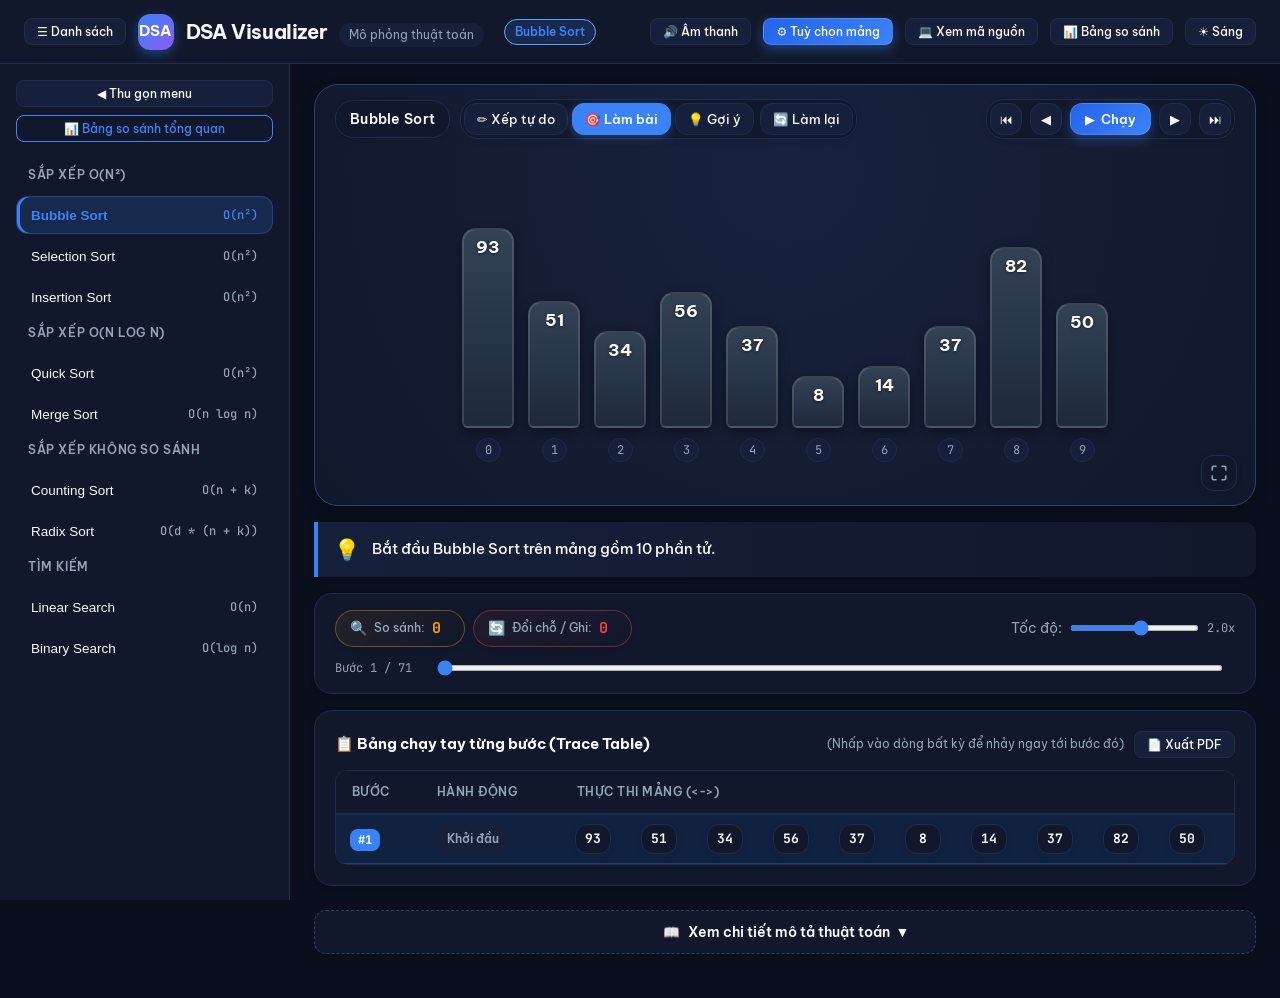
==== index.html @ c829c7c0 "Add files via upload" ====
<!DOCTYPE html>
<html lang="vi">
<head>
  <meta charset="UTF-8">
  <meta name="viewport" content="width=device-width, initial-scale=1.0">
  <title>DSA Visualizer – Mô Phỏng Thuật Toán Trực Quan</title>
  <meta name="description" content="Trang web trực quan hóa và mô phỏng từng bước 9 thuật toán cấu trúc dữ liệu và giải thuật phổ biến: Bubble, Selection, Insertion, Quick, Merge, Counting, Radix Sort và Linear, Binary Search.">
  
  <!-- Google Fonts: Be Vietnam Pro & JetBrains Mono -->
  <link rel="preconnect" href="https://fonts.googleapis.com">
  <link rel="preconnect" href="https://fonts.gstatic.com" crossorigin>
  <link href="https://fonts.googleapis.com/css2?family=Be+Vietnam+Pro:ital,wght@0,300;0,400;0,500;0,600;0,700;1,400&family=JetBrains+Mono:wght@400;500;600&display=swap" rel="stylesheet">

  <!-- Stylesheets -->
  <link rel="stylesheet" href="css/tokens.css">
  <link rel="stylesheet" href="css/layout.css">
  <link rel="stylesheet" href="css/components.css">
</head>
<body>
  <!-- Thông báo hướng dẫn nếu mở trực tiếp bằng giao thức file:// -->
  <div id="file-protocol-warning" style="display: none; position: fixed; inset: 0; background: rgba(11, 17, 32, 0.95); z-index: 9999; padding: 24px; overflow-y: auto;">
    <div style="max-width: 650px; margin: 40px auto; background: #1e293b; color: #f1f5f9; border: 2px solid #3b82f6; border-radius: 16px; padding: 32px; box-shadow: 0 20px 40px rgba(0,0,0,0.5); font-family: system-ui, -apple-system, sans-serif; line-height: 1.6;">
      <h2 style="color: #60a5fa; margin-bottom: 16px; font-size: 22px; display: flex; align-items: center; gap: 10px;">
        ⚠️ Bạn đang mở trang web trực tiếp qua giao thức file://
      </h2>
      <p style="margin-bottom: 16px;">
        Do dự án sử dụng chuẩn tách module <strong>JavaScript ES Modules (import / export)</strong>, các trình duyệt web hiện đại (Chrome, Edge, Firefox) áp dụng chính sách an ninh <strong>CORS</strong> sẽ chặn không cho file nạp trực tiếp qua giao thức <code>file://</code> (khi nhấp đúp file).
      </p>
      <div style="background: #0f172a; padding: 18px; border-radius: 10px; margin-bottom: 20px; border-left: 4px solid #f59e0b;">
        <strong style="color: #fbbf24; font-size: 16px;">Cách chạy đúng (chỉ 1 thao tác):</strong>
        <ol style="margin-top: 10px; padding-left: 20px; display: flex; flex-direction: column; gap: 8px;">
          <li>Trong <strong>Visual Studio Code</strong>: Cài đặt tiện ích mở rộng <strong>Live Server</strong> (Ritwick Dey).</li>
          <li>Nhấp chuột phải vào file <code>index.html</code> ➔ Chọn <strong>"Open with Live Server"</strong> (hoặc bấm nút "Go Live" ở góc dưới bên phải VS Code).</li>
          <li>Trang web sẽ tự động mở tại <code>http://127.0.0.1:5500/index.html</code> với đầy đủ các cột, ô số và thanh điều khiển!</li>
          <li><em>(Cách khác nếu có Node.js: Mở Terminal gõ lệnh <code>npx serve</code>).</em></li>
        </ol>
      </div>
    </div>
  </div>
  <script>
    if (window.location.protocol === 'file:') {
      var warnBox = document.getElementById('file-protocol-warning');
      if (warnBox) warnBox.style.display = 'block';
    }
  </script>

  <div class="app-container">
    <!-- Header trên cùng -->
    <header class="app-header">
      <div class="brand-wrapper">
        <button id="btn-toggle-sidebar" class="btn btn-secondary btn-sm btn-sidebar-toggle" title="Đóng / mở danh sách thuật toán">
          ☰ Danh sách
        </button>
        <div class="brand-logo-icon">DSA</div>
        <div>
          <span class="brand-title">DSA Visualizer</span>
          <span class="brand-tagline">Mô phỏng thuật toán</span>
        </div>
        <span id="header-algo-name" class="header-algo-pill">Bubble Sort</span>
      </div>
      <div class="header-actions">
        <button id="btn-toggle-sound" class="btn btn-secondary btn-sm" aria-label="Bật hoặc tắt âm thanh thuật toán" title="Bật / Tắt âm thanh (Phím M)">
          🔊 Âm thanh
        </button>
        <button id="btn-config-array" class="btn btn-primary btn-sm" aria-label="Khởi tạo & Cấu hình mảng dữ liệu">
          ⚙️ Tuỳ chọn mảng
        </button>
        <button id="btn-view-code" class="btn btn-secondary btn-sm" aria-label="Xem mã nguồn C++, Java, Python, JS">
          💻 Xem mã nguồn
        </button>
        <button id="btn-overview" class="btn btn-secondary btn-sm" aria-label="Mở bảng so sánh tổng quan">
          📊 Bảng so sánh
        </button>
        <button id="btn-theme-toggle" class="btn btn-secondary btn-sm" aria-label="Chuyển chế độ sáng tối">
          ☀️ Sáng
        </button>
      </div>
    </header>

    <!-- Thân ứng dụng: 3 cột (Có thể thu gọn sidebar để bảng nở rộng to ra) -->
    <div id="app-body" class="app-body">
      <!-- Cột 1: Sidebar danh sách thuật toán -->
      <aside class="sidebar" aria-label="Danh sách thuật toán">
        <div class="sidebar-top-actions">
          <button id="btn-collapse-sidebar" class="btn btn-secondary btn-sm" title="Thu gọn menu" style="width: 100%;">
            ◀ Thu gọn menu
          </button>
          <button id="btn-sidebar-overview" class="btn btn-outline btn-sm sidebar-overview-btn">
            📊 Bảng so sánh tổng quan
          </button>
        </div>
        <nav id="sidebar-groups" class="sidebar-groups-container">
          <!-- Render động từ ui.js -->
        </nav>
      </aside>

      <!-- Cột 2: Khu vực trung tâm mô phỏng, điều khiển & BẢNG CHẠY TAY TO RỘNG -->
      <main class="main-stage">
        <!-- Vùng vẽ mô phỏng mảng + vùng phụ trợ -->
        <section class="visualizer-wrapper">
          <!-- Tên thuật toán tiếng Anh & Cụm nút chuyển chế độ (Xếp tự do / Làm bài) + Nút Làm lại -->
          <div class="visualizer-corner-badge">
            <span id="canvas-algo-title" class="canvas-algo-title">Bubble Sort</span>
            <div id="mode-switch-group" class="mode-switch-group">
              <button id="btn-mode-setup" class="btn btn-secondary btn-sm mode-btn" title="Chế độ Xếp mảng tự do: Kéo thả tạo đề bài mảng theo ý muốn (không ghi bước)">
                ✏️ Xếp tự do
              </button>
              <button id="btn-mode-practice" class="btn btn-primary btn-sm mode-btn active" title="Chế độ Thực hành: Bắt đầu làm bài, ghi nhận bước và kiểm tra đúng/sai theo thuật toán">
                🎯 Làm bài
              </button>
              <button id="btn-practice-hint" class="btn btn-secondary btn-sm mode-btn" title="Xem gợi ý bước kế tiếp (phím H)">
                💡 Gợi ý
              </button>
              <button id="btn-restart-practice" class="btn btn-secondary btn-sm btn-restart-corner" title="Làm lại từ đầu mảng đề bài khi làm sai hoặc muốn bắt đầu lại">
                🔄 Làm lại
              </button>
            </div>
          </div>

          <!-- Các nút thực thi ở góc trên bên phải bảng phần tử -->
          <div class="visualizer-corner-controls">
            <div class="playback-buttons playback-buttons-corner">
              <button id="btn-first" class="btn btn-secondary btn-icon" title="Về bước đầu tiên" aria-label="Về bước đầu tiên">⏮</button>
              <button id="btn-prev" class="btn btn-secondary btn-icon" title="Bước trước (←)" aria-label="Bước trước">◀</button>
              <button id="btn-play" class="btn btn-primary" title="Chạy hoặc Tạm dừng (Phím Space)" aria-label="Chạy hoặc dừng">
                <span>▶</span><span>Chạy</span>
              </button>
              <button id="btn-next" class="btn btn-secondary btn-icon" title="Bước tiếp theo (→)" aria-label="Bước tiếp">▶</button>
              <button id="btn-last" class="btn btn-secondary btn-icon" title="Đến bước cuối cùng" aria-label="Đến bước cuối">⏭</button>
            </div>
          </div>

          <div id="visualizer-canvas" class="visualizer-canvas-container" aria-live="polite">
            <!-- Render động bởi renderer.js -->
          </div>
          <div id="auxiliary-area" class="auxiliary-container">
            <!-- Vùng phụ trợ: buckets, mảng đếm, nửa merge -->
          </div>

          <!-- Nút phóng to / thu nhỏ ô vuông ở góc dưới bên phải -->
          <button id="btn-fullscreen-toggle" class="visualizer-fullscreen-btn" title="Phóng to bảng phần tử" aria-label="Phóng to hoặc thu nhỏ bảng phần tử">
            <!-- Icon Phóng to (ô vuông 4 góc mở rộng) -->
            <svg class="fs-icon-expand" viewBox="0 0 24 24" width="18" height="18" fill="none" stroke="currentColor" stroke-width="2.2" stroke-linecap="round" stroke-linejoin="round">
              <path d="M8 3H5a2 2 0 0 0-2 2v3m18 0V5a2 2 0 0 0-2-2h-3m0 18h3a2 2 0 0 0 2-2v-3M3 16v3a2 2 0 0 0 2 2h3" />
            </svg>
            <!-- Icon Thu nhỏ (ô vuông 4 góc thu vào) -->
            <svg class="fs-icon-compress" viewBox="0 0 24 24" width="18" height="18" fill="none" stroke="currentColor" stroke-width="2.2" stroke-linecap="round" stroke-linejoin="round" style="display: none;">
              <path d="M4 14h6v6m10-10h-6V4m0 6 7-7M3 21l7-7" />
            </svg>
          </button>
        </section>

        <!-- Câu giải thích bước hiện tại -->
        <div id="step-message-box" class="step-message-box">
          <span class="step-message-icon">💡</span>
          <span id="step-message-text">Đang tải mô phỏng...</span>
        </div>

        <!-- Thanh điều khiển: Thống kê, Tốc độ & Thanh trượt tiến trình -->
        <section class="controls-card" aria-label="Thanh điều khiển tiến trình">
          <div class="playback-row">
            <!-- Bộ đếm thống kê so sánh / đổi chỗ thời gian thực -->
            <div class="controls-live-stats">
              <div class="stat-badge stat-cmp-badge" title="Số lần so sánh đã thực hiện">
                <span class="stat-badge-icon">🔍</span>
                <span class="stat-badge-label">So sánh:</span>
                <strong id="stat-comparisons" class="stat-badge-val">0</strong>
              </div>
              <div class="stat-badge stat-swp-badge" title="Số lần đổi chỗ hoặc ghi mảng">
                <span class="stat-badge-icon">🔄</span>
                <span class="stat-badge-label">Đổi chỗ / Ghi:</span>
                <strong id="stat-swaps" class="stat-badge-val">0</strong>
              </div>
            </div>

            <!-- Điều chỉnh tốc độ chạy -->
            <div class="speed-control">
              <span>Tốc độ:</span>
              <input id="speed-slider" type="range" class="input-range" min="1" max="10" value="6" aria-label="Tốc độ mô phỏng">
              <span id="speed-val-label" class="algo-btn-badge">2.0x</span>
            </div>
          </div>

          <!-- Thanh kéo tua bước -->
          <div class="progress-row">
            <span id="step-counter" class="algo-btn-badge" style="min-width: 90px;">Bước 0 / 0</span>
            <input id="step-slider" type="range" class="input-range" min="0" max="0" value="0" aria-label="Kéo chọn bước">
          </div>
        </section>

        <!-- Bảng chạy tay từng bước (Trace Table) với dấu <-> (MỞ RỘNG TO RÕ RÀNG) -->
        <section class="trace-table-card" aria-label="Bảng chạy tay từng bước">
          <div class="trace-table-header">
            <div class="trace-table-title">
              <span>📋 Bảng chạy tay từng bước (Trace Table)</span>
            </div>
            <div style="display: flex; align-items: center; gap: 10px; flex-wrap: wrap;">
              <span style="font-size: var(--font-size-xs); color: var(--text-muted);">
                (Nhấp vào dòng bất kỳ để nhảy ngay tới bước đó)
              </span>
              <button id="btn-export-trace" class="btn btn-secondary btn-sm" title="Xuất toàn bộ bảng chạy tay ra định dạng PDF chuẩn A4 để in hoặc nộp bài">
                📄 Xuất PDF
              </button>
            </div>
          </div>
          <div class="trace-table-wrapper">
            <table class="trace-table">
              <thead>
                <tr>
                  <th style="width: 85px;">Bước</th>
                  <th style="width: 140px;">Hành động</th>
                  <th>Thực thi mảng (&lt;-&gt;)</th>
                </tr>
              </thead>
              <tbody id="trace-table-body">
                <!-- Render động bởi renderer.js -->
              </tbody>
            </table>
          </div>
        </section>

        <!-- Nút & Khung xem chi tiết mô tả thuật toán khi lướt xuống dưới -->
        <section class="algo-detail-bottom-section">
          <button id="btn-toggle-algo-detail" class="btn-detail-trigger" aria-expanded="false" title="Xem thông tin chi tiết, độ phức tạp và nguyên lý thuật toán">
            <span>📖</span>
            <span id="btn-toggle-detail-text">Xem chi tiết mô tả thuật toán</span>
            <span id="detail-chevron" class="detail-chevron">▼</span>
          </button>

          <div id="algo-detail-dropdown" class="algo-detail-card" style="display: none;">
            <div class="algo-detail-header">
              <div class="algo-title-group" style="display: flex; align-items: center; gap: 10px;">
                <h3 id="algo-title" style="font-size: var(--font-size-lg); font-weight: var(--font-weight-bold); color: var(--text-main);">Bubble Sort</h3>
                <span id="algo-group-badge" class="algo-group-badge">Sắp xếp O(n²)</span>
              </div>
              <div class="complexity-pills">
                <div class="complexity-pill">
                  <span class="complexity-pill-label">Xấu nhất:</span>
                  <span id="complexity-worst" class="complexity-pill-val">O(n²)</span>
                </div>
                <div class="complexity-pill">
                  <span class="complexity-pill-label">Tốt nhất:</span>
                  <span id="complexity-best" class="complexity-pill-val">O(n)</span>
                </div>
                <div class="complexity-pill">
                  <span class="complexity-pill-label">Bộ nhớ:</span>
                  <span id="complexity-space" class="complexity-pill-val">O(1)</span>
                </div>
                <div class="complexity-pill">
                  <span class="complexity-pill-label">Ổn định:</span>
                  <span id="complexity-stable" class="complexity-pill-val">Có</span>
                </div>
              </div>
            </div>

            <div class="algo-detail-body">
              <h4 style="font-size: var(--font-size-sm); font-weight: var(--font-weight-bold); color: var(--text-main); margin-bottom: 6px;">
                💡 Nguyên lý hoạt động:
              </h4>
              <p id="algo-description" class="algo-desc-detail"></p>
              <div id="algo-analogy" class="analogy-badge-detail"></div>
            </div>
          </div>
        </section>

      </main>
    </div>
  </div>

  <!-- Modal Tuỳ Chọn & Khởi Tạo Mảng Dữ Liệu (Mở từ thanh trên) -->
  <div id="array-modal-backdrop" class="modal-backdrop" role="dialog" aria-modal="true" aria-labelledby="array-modal-title">
    <div class="modal-dialog modal-dialog-md">
      <div class="modal-header">
        <h3 id="array-modal-title" style="font-size: var(--font-size-lg); font-weight: var(--font-weight-bold); display: flex; align-items: center; gap: 8px;">
          ⚙️ Tuỳ Chọn & Khởi Tạo Mảng Dữ Liệu
        </h3>
        <button id="btn-close-array-modal" class="btn btn-secondary btn-sm" aria-label="Đóng cửa sổ">✕ Đóng</button>
      </div>
      <div class="modal-body">
        <!-- 1. Chọn số phần tử & Nút tạo ngẫu nhiên -->
        <div class="modal-section-card">
          <div style="display: flex; justify-content: space-between; align-items: center; margin-bottom: 12px; flex-wrap: wrap; gap: 10px;">
            <div>
              <label for="array-size-input" class="form-label" style="margin-bottom: 2px;">
                Số lượng phần tử: <strong id="array-size-label" style="color: var(--primary); font-size: 1.15rem;">10</strong>
              </label>
              <span style="font-size: var(--font-size-xs); color: var(--text-muted);">(Cho phép từ 5 đến 20 số)</span>
            </div>
            <button id="btn-random-array" class="btn btn-primary">
              🎲 Tạo mảng ngẫu nhiên mới
            </button>
          </div>
          <input id="array-size-input" type="range" class="input-range" style="width: 100%;" min="5" max="20" value="10">
        </div>

        <!-- 2. Kịch bản mảng mẫu kiểm thử (Edge Cases) -->
        <div class="modal-section-card">
          <label class="form-label" style="font-weight: var(--font-weight-bold); margin-bottom: 6px;">
            ⚡ Kịch bản mảng mẫu (Edge Cases):
          </label>
          <div class="preset-btns-grid">
            <button id="btn-preset-random" class="btn btn-secondary btn-sm preset-btn" data-preset="random" title="Mảng ngẫu nhiên thông thường">
              🎲 Ngẫu nhiên
            </button>
            <button id="btn-preset-sorted" class="btn btn-secondary btn-sm preset-btn" data-preset="sorted" title="Mảng đã sắp xếp sẵn tăng dần (Best Case)">
              📈 Đã sắp xếp (Best)
            </button>
            <button id="btn-preset-reverse" class="btn btn-secondary btn-sm preset-btn" data-preset="reverse" title="Mảng đảo ngược giảm dần (Worst Case)">
              📉 Đảo ngược (Worst)
            </button>
            <button id="btn-preset-nearly" class="btn btn-secondary btn-sm preset-btn" data-preset="nearly" title="Mảng gần như đã sắp xếp (chỉ 1-2 vị trí lệch)">
              ⚡ Gần như sắp xếp
            </button>
            <button id="btn-preset-duplicates" class="btn btn-secondary btn-sm preset-btn" data-preset="duplicates" title="Mảng chứa nhiều giá trị trùng lặp nhau">
              👯 Có trùng lặp
            </button>
          </div>
        </div>

        <!-- 3. Tự nhập dãy số theo ý muốn -->
        <div class="modal-section-card">
          <label for="custom-array-input" class="form-label" style="font-weight: var(--font-weight-bold); margin-bottom: 6px;">
            ✏️ Tự nhập mảng tùy chỉnh (phân cách bằng dấu phẩy hoặc khoảng trắng):
          </label>
          <div style="display: flex; gap: 8px;">
            <input id="custom-array-input" type="text" class="input-text" style="flex: 1;" placeholder="Ví dụ: 50, 34, 67, 67, 89, 58, 41">
            <button id="btn-apply-custom" class="btn btn-secondary">
              ✓ Áp dụng mảng
            </button>
          </div>
          <div id="input-rule-hint" class="input-feedback" style="color: var(--text-muted); margin-top: 6px;"></div>
          <div id="input-feedback" class="input-feedback"></div>
        </div>

        <!-- 3. Giá trị cần tìm (cho Linear/Binary Search) -->
        <div id="search-target-group" class="modal-section-card" style="display: none;">
          <label for="search-target-input" class="form-label" style="font-weight: var(--font-weight-bold); margin-bottom: 6px;">
            🎯 Giá trị cần tìm (Target):
          </label>
          <div style="display: flex; gap: 8px; align-items: center;">
            <input id="search-target-input" type="number" class="input-number" style="width: 120px;" value="25">
            <button id="btn-apply-target" class="btn btn-outline btn-sm">Tìm giá trị này</button>
          </div>
        </div>
      </div>
      <div class="modal-footer" style="padding: var(--space-3) var(--space-6); border-top: 1px solid var(--border-subtle); display: flex; justify-content: flex-end;">
        <button id="btn-finish-array-modal" class="btn btn-primary btn-sm">
          ✓ Xong
        </button>
      </div>
    </div>
  </div>

  <!-- Modal Xem Mã Nguồn Theo Từng Ngôn Ngữ (C++, Java, Python, JavaScript, Mã Giả) -->
  <div id="code-modal-backdrop" class="modal-backdrop" role="dialog" aria-modal="true" aria-labelledby="code-modal-title">
    <div class="modal-dialog">
      <div class="modal-header">
        <h3 id="code-modal-title" style="font-size: var(--font-size-lg); font-weight: var(--font-weight-bold); display: flex; align-items: center; gap: 8px;">
          💻 Mã Nguồn Cài Đặt Thuật Toán
        </h3>
        <button id="btn-close-code-modal" class="btn btn-secondary btn-sm" aria-label="Đóng cửa sổ">✕ Đóng</button>
      </div>
      <div class="modal-body">
        <div class="lang-tabs-container">
          <div class="lang-tabs-group">
            <button class="lang-tab active" data-lang="cpp">C++</button>
            <button class="lang-tab" data-lang="java">Java</button>
            <button class="lang-tab" data-lang="python">Python</button>
            <button class="lang-tab" data-lang="javascript">JavaScript</button>
            <button class="lang-tab" data-lang="pseudo">Mã giả</button>
          </div>
          <button id="btn-copy-code" class="btn btn-secondary btn-sm">
            📋 Sao chép mã
          </button>
        </div>

        <pre class="code-modal-pre"><code id="code-modal-content">Đang tải mã nguồn...</code></pre>
      </div>
    </div>
  </div>

  <!-- Modal Bảng So Sánh Tổng Quan 9 Thuật Toán -->
  <div id="overview-modal-backdrop" class="modal-backdrop" role="dialog" aria-modal="true" aria-labelledby="overview-title">
    <div class="modal-dialog">
      <div class="modal-header">
        <h3 id="overview-title" style="font-size: var(--font-size-lg); font-weight: var(--font-weight-bold);">
          📊 Bảng So Sánh Tổng Quan 9 Thuật Toán DSA
        </h3>
        <button id="btn-close-overview" class="btn btn-secondary btn-sm" aria-label="Đóng cửa sổ">✕ Đóng</button>
      </div>
      <div class="modal-body">
        <div class="overview-table-container">
          <table class="overview-table">
            <thead>
              <tr>
                <th>Thuật toán</th>
                <th>Phân nhóm</th>
                <th>Thời gian xấu nhất</th>
                <th>Thời gian tốt nhất</th>
                <th>Bộ nhớ phụ</th>
                <th>Ổn định</th>
                <th>Khi nào nên dùng?</th>
                <th>Thao tác</th>
              </tr>
            </thead>
            <tbody id="overview-table-body">
              <!-- Render động từ ui.js -->
            </tbody>
          </table>
        </div>

        <div>
          <h4 style="font-size: var(--font-size-base); font-weight: var(--font-weight-bold); margin-bottom: 8px;">
            📖 Giải thích nhanh ký hiệu độ phức tạp Big-O: O(f(n))
          </h4>
          <p style="font-size: var(--font-size-xs); color: var(--text-muted); margin-bottom: 12px;">
            Ký hiệu Big-O biểu diễn tốc độ tăng của thời gian chạy hoặc bộ nhớ sử dụng khi số lượng phần tử đầu vào (n) tăng lên.
          </p>
          <div class="big-o-guide-grid">
            <div class="big-o-box">
              <div class="big-o-notation">O(1) - Hằng số</div>
              <div class="big-o-desc">Thời gian thực thi không đổi bất kể kích thước dữ liệu n lớn đến mức nào.</div>
            </div>
            <div class="big-o-box">
              <div class="big-o-notation">O(log n) - Logarit</div>
              <div class="big-o-desc">Rất nhanh; không gian tìm kiếm giảm một nửa sau mỗi bước (như Binary Search).</div>
            </div>
            <div class="big-o-box">
              <div class="big-o-notation">O(n) - Tuyến tính</div>
              <div class="big-o-desc">Thời gian chạy tỷ lệ thuận theo số lượng phần tử (như Linear Search).</div>
            </div>
            <div class="big-o-box">
              <div class="big-o-notation">O(n log n) - Tuyến tính logarit</div>
              <div class="big-o-desc">Tốc độ tối ưu cho các thuật toán sắp xếp so sánh (như Merge Sort, Quick Sort).</div>
            </div>
            <div class="big-o-box">
              <div class="big-o-notation">O(n²) - Bậc hai</div>
              <div class="big-o-desc">Thường có 2 vòng lặp lồng nhau (Bubble, Selection, Insertion Sort); chậm khi n lớn.</div>
            </div>
          </div>
        </div>
      </div>
    </div>
  </div>

  <!-- Modal Chúc Mừng Hoàn Thành Thực Hành (Gamification Victory Modal) -->
  <div id="victory-modal-backdrop" class="modal-backdrop" role="dialog" aria-modal="true" aria-labelledby="victory-modal-title">
    <div class="modal-dialog modal-dialog-sm victory-dialog">
      <div class="victory-card">
        <div class="victory-icon-bounce">🎉🏆🎉</div>
        <h3 id="victory-modal-title" class="victory-title">Tuyệt Vời! Bạn Đã Hoàn Thành!</h3>
        <p id="victory-algo-name" class="victory-subtitle">Bạn đã tự tay sắp xếp chính xác mảng theo thuật toán</p>
        
        <div class="victory-stats-grid">
          <div class="victory-stat-box">
            <span class="victory-stat-icon">⏱️</span>
            <span class="victory-stat-label">Thời gian</span>
            <strong id="victory-stat-time" class="victory-stat-val">00:00</strong>
          </div>
          <div class="victory-stat-box">
            <span class="victory-stat-icon">🎯</span>
            <span class="victory-stat-label">Độ chính xác</span>
            <strong id="victory-stat-accuracy" class="victory-stat-val">100%</strong>
          </div>
          <div class="victory-stat-box">
            <span class="victory-stat-icon">✅</span>
            <span class="victory-stat-label">Đúng</span>
            <strong id="victory-stat-correct" class="victory-stat-val">0 bước</strong>
          </div>
          <div class="victory-stat-box">
            <span class="victory-stat-icon">❌</span>
            <span class="victory-stat-label">Lỗi thử sai</span>
            <strong id="victory-stat-wrong" class="victory-stat-val">0 lần</strong>
          </div>
        </div>

        <div class="victory-actions">
          <button id="btn-victory-restart" class="btn btn-secondary">
            🔄 Thử lại mảng mới
          </button>
          <button id="btn-close-victory" class="btn btn-primary">
            ✓ Tuyệt vời!
          </button>
        </div>
      </div>
    </div>
  </div>

  <!-- Entry Script ES Module -->
  <script type="module" src="js/main.js"></script>
</body>
</html>
---- css/tokens.css ----
/* ==========================================================================
   DSA Visualizer - Design Tokens (css/tokens.css)
   Khai báo biến màu, font chữ, khoảng cách, hiệu ứng và chế độ sáng/tối.
   ========================================================================== */

:root {
  /* Typography */
  --font-main: 'Be Vietnam Pro', system-ui, -apple-system, BlinkMacSystemFont, 'Segoe UI', Roboto, sans-serif;
  --font-mono: 'JetBrains Mono', 'Fira Code', 'Consolas', monospace;
  
  --font-size-xs: 0.75rem;     /* 12px */
  --font-size-sm: 0.84375rem;  /* 13.5px */
  --font-size-base: 0.9375rem; /* 15px */
  --font-size-md: 1.0625rem;   /* 17px */
  --font-size-lg: 1.25rem;     /* 20px */
  --font-size-xl: 1.5rem;      /* 24px */
  --font-size-2xl: 1.875rem;   /* 30px */

  --font-weight-normal: 400;
  --font-weight-medium: 500;
  --font-weight-semibold: 600;
  --font-weight-bold: 700;

  /* Spacing */
  --space-1: 0.25rem;  /* 4px */
  --space-2: 0.5rem;   /* 8px */
  --space-3: 0.75rem;  /* 12px */
  --space-4: 1rem;     /* 16px */
  --space-5: 1.25rem;  /* 20px */
  --space-6: 1.5rem;   /* 24px */
  --space-8: 2rem;     /* 32px */
  --space-10: 2.5rem;  /* 40px */

  /* Border Radius */
  --radius-sm: 8px;
  --radius-md: 12px;
  --radius-lg: 18px;
  --radius-xl: 24px;
  --radius-full: 9999px;

  /* Shadows & Glow */
  --shadow-sm: 0 2px 6px rgba(0, 0, 0, 0.08);
  --shadow-md: 0 6px 16px rgba(0, 0, 0, 0.12), 0 2px 4px rgba(0, 0, 0, 0.06);
  --shadow-lg: 0 14px 30px -5px rgba(0, 0, 0, 0.18), 0 8px 12px -6px rgba(0, 0, 0, 0.08);

  /* Animation & Transitions */
  --ease-spring: cubic-bezier(0.34, 1.45, 0.64, 1);
  --ease-smooth: cubic-bezier(0.4, 0, 0.2, 1);
  --transition-fast: 160ms ease;
  --transition-normal: 280ms var(--ease-smooth);
  --transition-slow: 420ms var(--ease-smooth);
  --slide-duration: 380ms;

  /* Dimensions */
  --sidebar-width: 290px;
  --side-panel-width: 360px;
  --header-height: 64px;

  /* Light Theme Palette - Tông màu sáng dịu êm, chống mỏi mắt (Warm Paper / Calm Slate) */
  --bg-app: #f0f2f5;             /* Nền trang dịu nhẹ, không phải màu trắng tinh chói mắt */
  --bg-surface: #ffffff;         /* Nền thẻ nội dung, thanh menu */
  --bg-surface-elevated: #f8fafc;/* Nền phân tầng nhẹ */
  --bg-subtle: #e5ebf2;          /* Nền các nút phụ, badge, slot */
  --bg-hover: #dbe2ed;           /* Hiệu ứng hover mềm mại */
  --bg-active: #ccd5e3;          /* Hiệu ứng active */

  --text-main: #1e293b;          /* Chữ chính màu Slate đen dịu, dễ đọc, không gắt mắt */
  --text-muted: #5e6f88;          /* Chữ phụ xám trung tính hài hòa */
  --text-subtle: #8c9cb0;
  --text-inverse: #ffffff;

  --border-subtle: #e1e7f0;      /* Đường viền thanh thoát, không quá sắc */
  --border-strong: #cbd5e1;
  --border-focus: #3b82f6;

  /* Brand / Primary */
  --primary: #2563eb;
  --primary-hover: #1d4ed8;
  --primary-light: #eff6ff;
  --primary-glow: rgba(37, 99, 235, 0.15); /* Ánh sáng dịu */

  /* Algorithm State Colors (Light Mode) - Giảm độ rực, bớt chói lóa, đổ bóng êm ái */
  --state-default: #475569;
  --state-default-bg: #e2e8f0;
  --state-default-grad: linear-gradient(180deg, #64748b 0%, #475569 100%);
  --state-default-glow: 0 2px 8px rgba(71, 85, 105, 0.15);

  --state-cmp: #b45309;          /* So sánh - Vàng hổ phách ấm, không chói */
  --state-cmp-bg: #fef3c7;
  --state-cmp-border: #f59e0b;
  --state-cmp-grad: linear-gradient(180deg, #f59e0b 0%, #d97706 100%);
  --state-cmp-glow: 0 2px 8px rgba(217, 119, 6, 0.22);

  --state-swp: #b91c1c;          /* Đổi chỗ - Đỏ trầm êm mắt */
  --state-swp-bg: #fee2e2;
  --state-swp-border: #ef4444;
  --state-swp-grad: linear-gradient(180deg, #ef4444 0%, #dc2626 100%);
  --state-swp-glow: 0 2px 8px rgba(220, 38, 38, 0.22);

  --state-piv: #6d28d9;          /* Pivot / Chốt - Tím thẫm thanh lịch */
  --state-piv-bg: #ede9fe;
  --state-piv-border: #8b5cf6;
  --state-piv-grad: linear-gradient(180deg, #8b5cf6 0%, #7c3aed 100%);
  --state-piv-glow: 0 2px 8px rgba(124, 58, 237, 0.22);

  --state-ok: #15803d;           /* Đã đúng vị trí - Xanh ngọc lục bảo sẫm */
  --state-ok-bg: #dcfce7;
  --state-ok-border: #22c55e;
  --state-ok-grad: linear-gradient(180deg, #22c55e 0%, #16a34a 100%);
  --state-ok-glow: 0 2px 8px rgba(22, 163, 74, 0.22);

  --state-fnd: #047857;          /* Tìm thấy - Xanh ngọc êm dịu */
  --state-fnd-bg: #d1fae5;
  --state-fnd-border: #10b981;
  --state-fnd-grad: linear-gradient(180deg, #10b981 0%, #059669 100%);
  --state-fnd-glow: 0 2px 8px rgba(5, 150, 105, 0.22);

  --state-miss: #94a3b8;         /* Bị loại / Mờ */
  --state-miss-bg: #f1f5f9;
  --state-miss-border: #cbd5e1;
  --state-miss-grad: linear-gradient(180deg, #cbd5e1 0%, #94a3b8 100%);
  --state-miss-glow: none;

  /* Tag / Pointer Badge Colors */
  --tag-i: #2563eb;
  --tag-j: #0284c7;
  --tag-pivot: #6d28d9;
  --tag-min: #b45309;
  --tag-mid: #047857;
  --tag-lo: #475569;
  --tag-hi: #64748b;
}

/* Dark Theme Palette (Mặc định phổ biến cho Visualizer) */
[data-theme="dark"], :root:not([data-theme="light"]) {
  --bg-app: #0a0f1d;
  --bg-surface: #11182c;
  --bg-surface-elevated: #18223d;
  --bg-subtle: #16203a;
  --bg-hover: #1f2d52;
  --bg-active: #283a66;

  --text-main: #f8fafc;
  --text-muted: #94a3b8;
  --text-subtle: #64748b;
  --text-inverse: #0a0f1d;

  --border-subtle: #1e2c4f;
  --border-strong: #2c3f70;
  --border-focus: #60a5fa;

  --primary: #3b82f6;
  --primary-hover: #60a5fa;
  --primary-light: rgba(59, 130, 246, 0.16);
  --primary-glow: rgba(59, 130, 246, 0.4);

  --state-default: #475569;
  --state-default-bg: #1e293b;
  --state-default-grad: linear-gradient(180deg, #334155 0%, #1e293b 100%);
  --state-default-glow: 0 4px 12px rgba(0, 0, 0, 0.4);

  --state-cmp: #fbbf24;
  --state-cmp-bg: rgba(245, 158, 11, 0.18);
  --state-cmp-border: #f59e0b;
  --state-cmp-grad: linear-gradient(180deg, #f59e0b 0%, #b45309 100%);
  --state-cmp-glow: 0 0 20px rgba(245, 158, 11, 0.5);

  --state-swp: #f87171;
  --state-swp-bg: rgba(239, 68, 68, 0.2);
  --state-swp-border: #ef4444;
  --state-swp-grad: linear-gradient(180deg, #ef4444 0%, #b91c1c 100%);
  --state-swp-glow: 0 0 22px rgba(239, 68, 68, 0.55);

  --state-piv: #a78bfa;
  --state-piv-bg: rgba(139, 92, 246, 0.2);
  --state-piv-border: #8b5cf6;
  --state-piv-grad: linear-gradient(180deg, #8b5cf6 0%, #6d28d9 100%);
  --state-piv-glow: 0 0 20px rgba(139, 92, 246, 0.5);

  --state-ok: #4ade80;
  --state-ok-bg: rgba(34, 197, 94, 0.18);
  --state-ok-border: #22c55e;
  --state-ok-grad: linear-gradient(180deg, #22c55e 0%, #15803d 100%);
  --state-ok-glow: 0 0 18px rgba(34, 197, 94, 0.45);

  --state-fnd: #34d399;
  --state-fnd-bg: rgba(16, 185, 129, 0.22);
  --state-fnd-border: #10b981;
  --state-fnd-grad: linear-gradient(180deg, #10b981 0%, #047857 100%);
  --state-fnd-glow: 0 0 25px rgba(16, 185, 129, 0.6);

  --state-miss: #334155;
  --state-miss-bg: rgba(15, 23, 42, 0.7);
  --state-miss-border: #1e293b;
  --state-miss-grad: linear-gradient(180deg, #1e293b 0%, #0f172a 100%);
  --state-miss-glow: none;

  --tag-i: #3b82f6;
  --tag-j: #0ea5e9;
  --tag-pivot: #a78bfa;
  --tag-min: #fbbf24;
  --tag-mid: #10b981;
  --tag-lo: #64748b;
  --tag-hi: #94a3b8;
}

/* Ép kiểu Light Mode nếu người dùng bấm nút đổi (Tông màu sáng dịu êm, chống mỏi mắt) */
[data-theme="light"] {
  --bg-app: #f0f2f5;
  --bg-surface: #ffffff;
  --bg-surface-elevated: #f8fafc;
  --bg-subtle: #e5ebf2;
  --bg-hover: #dbe2ed;
  --bg-active: #ccd5e3;

  --text-main: #1e293b;
  --text-muted: #5e6f88;
  --text-subtle: #8c9cb0;
  --text-inverse: #ffffff;

  --border-subtle: #e1e7f0;
  --border-strong: #cbd5e1;
  --border-focus: #3b82f6;

  --primary: #2563eb;
  --primary-hover: #1d4ed8;
  --primary-light: #eff6ff;
  --primary-glow: rgba(37, 99, 235, 0.15);

  --state-default: #475569;
  --state-default-bg: #e2e8f0;
  --state-default-grad: linear-gradient(180deg, #64748b 0%, #475569 100%);
  --state-default-glow: 0 2px 8px rgba(71, 85, 105, 0.15);

  --state-cmp: #b45309;
  --state-cmp-bg: #fef3c7;
  --state-cmp-border: #f59e0b;
  --state-cmp-grad: linear-gradient(180deg, #f59e0b 0%, #d97706 100%);
  --state-cmp-glow: 0 2px 8px rgba(217, 119, 6, 0.22);

  --state-swp: #b91c1c;
  --state-swp-bg: #fee2e2;
  --state-swp-border: #ef4444;
  --state-swp-grad: linear-gradient(180deg, #ef4444 0%, #dc2626 100%);
  --state-swp-glow: 0 2px 8px rgba(220, 38, 38, 0.22);

  --state-piv: #6d28d9;
  --state-piv-bg: #ede9fe;
  --state-piv-border: #8b5cf6;
  --state-piv-grad: linear-gradient(180deg, #8b5cf6 0%, #7c3aed 100%);
  --state-piv-glow: 0 2px 8px rgba(124, 58, 237, 0.22);

  --state-ok: #15803d;
  --state-ok-bg: #dcfce7;
  --state-ok-border: #22c55e;
  --state-ok-grad: linear-gradient(180deg, #22c55e 0%, #16a34a 100%);
  --state-ok-glow: 0 2px 8px rgba(22, 163, 74, 0.22);

  --state-fnd: #047857;
  --state-fnd-bg: #d1fae5;
  --state-fnd-border: #10b981;
  --state-fnd-grad: linear-gradient(180deg, #10b981 0%, #059669 100%);
  --state-fnd-glow: 0 2px 8px rgba(5, 150, 105, 0.22);

  --state-miss: #94a3b8;
  --state-miss-bg: #f1f5f9;
  --state-miss-border: #cbd5e1;
  --state-miss-grad: linear-gradient(180deg, #cbd5e1 0%, #94a3b8 100%);
  --state-miss-glow: none;

  --tag-i: #2563eb;
  --tag-j: #0284c7;
  --tag-pivot: #6d28d9;
  --tag-min: #b45309;
  --tag-mid: #047857;
  --tag-lo: #475569;
  --tag-hi: #64748b;
}

/* Tôn trọng prefers-reduced-motion */
@media (prefers-reduced-motion: reduce) {
  :root {
    --transition-fast: 0s !important;
    --transition-normal: 0s !important;
    --transition-slow: 0s !important;
    --slide-duration: 0s !important;
  }
  
  *, *::before, *::after {
    animation-duration: 0.001ms !important;
    animation-iteration-count: 1 !important;
    transition-duration: 0.001ms !important;
  }
}
---- css/layout.css ----
/* ==========================================================================
   DSA Visualizer - Layout Styles (css/layout.css)
   Bố cục trang, lưới 3 cột, sidebar thụt thò (collapsible), bảng chạy tay mở rộng & responsive.
   ========================================================================== */

/* Reset cơ bản */
*, *::before, *::after {
  box-sizing: border-box;
  margin: 0;
  padding: 0;
}

html, body {
  height: 100%;
}

body {
  font-family: var(--font-main);
  background-color: var(--bg-app);
  color: var(--text-main);
  line-height: 1.5;
  -webkit-font-smoothing: antialiased;
  -moz-osx-font-smoothing: grayscale;
  overflow-x: hidden;
}

/* ==========================================================================
   TÙY BIẾN THANH CUỘN (SCROLLBAR) HIỆN ĐẠI, TINH TẾ TOÀN BỘ ỨNG DỤNG
   Loại bỏ hoàn toàn thanh cuộn trắng mặc định của Windows/trình duyệt
   ========================================================================== */
* {
  scrollbar-width: thin;
  scrollbar-color: rgba(255, 255, 255, 0.14) transparent;
}

[data-theme="light"] *,
:root:not([data-theme="dark"]) * {
  scrollbar-color: rgba(0, 0, 0, 0.16) transparent;
}

::-webkit-scrollbar {
  width: 6px;
  height: 6px;
}

::-webkit-scrollbar-track {
  background: transparent;
}

::-webkit-scrollbar-thumb {
  background-color: rgba(255, 255, 255, 0.14);
  border-radius: 9999px;
  transition: background-color var(--transition-fast);
}

::-webkit-scrollbar-thumb:hover {
  background-color: rgba(255, 255, 255, 0.28);
}

::-webkit-scrollbar-corner {
  background: transparent;
}

[data-theme="light"] ::-webkit-scrollbar-thumb,
:root:not([data-theme="dark"]) ::-webkit-scrollbar-thumb {
  background-color: rgba(0, 0, 0, 0.16);
}

[data-theme="light"] ::-webkit-scrollbar-thumb:hover,
:root:not([data-theme="dark"]) ::-webkit-scrollbar-thumb:hover {
  background-color: rgba(0, 0, 0, 0.32);
}

/* Khung ứng dụng tổng thể */
.app-container {
  display: flex;
  flex-direction: column;
  min-height: 100vh;
}

/* Header trên cùng */
.app-header {
  height: var(--header-height);
  background-color: var(--bg-surface);
  border-bottom: 1px solid var(--border-subtle);
  display: flex;
  align-items: center;
  justify-content: space-between;
  padding: 0 var(--space-6);
  position: sticky;
  top: 0;
  z-index: 40;
  backdrop-filter: blur(12px);
  -webkit-backdrop-filter: blur(12px);
}

.brand-wrapper {
  display: flex;
  align-items: center;
  gap: var(--space-3);
}

.btn-sidebar-toggle {
  display: inline-flex;
  align-items: center;
  gap: 6px;
  cursor: pointer;
  padding: 7px 12px;
  font-weight: var(--font-weight-medium);
}

.brand-logo-icon {
  width: 36px;
  height: 36px;
  border-radius: var(--radius-md);
  background: linear-gradient(135deg, var(--primary), #8b5cf6);
  display: flex;
  align-items: center;
  justify-content: center;
  color: #fff;
  font-weight: var(--font-weight-bold);
  font-size: var(--font-size-base);
  box-shadow: 0 4px 12px var(--primary-glow);
}

.brand-title {
  font-size: var(--font-size-lg);
  font-weight: var(--font-weight-bold);
  letter-spacing: -0.02em;
  color: var(--text-main);
}

.brand-tagline {
  font-size: var(--font-size-xs);
  color: var(--text-muted);
  font-weight: var(--font-weight-normal);
  display: inline-block;
  margin-left: var(--space-2);
  padding: 3px 10px;
  background-color: var(--bg-subtle);
  border-radius: var(--radius-full);
}

.header-actions {
  display: flex;
  align-items: center;
  gap: var(--space-3);
}

/* Thân ứng dụng: 2 cột trên Desktop (Sidebar + Sân khấu trung tâm to rộng) */
.app-body {
  display: grid;
  grid-template-columns: var(--sidebar-width) minmax(0, 1fr);
  flex: 1;
  min-height: calc(100vh - var(--header-height));
  position: relative;
  transition: grid-template-columns var(--transition-normal);
}

/* KHI THU GỌN SIDEBAR: Menu thụt vào, sân khấu trung tâm và bảng chạy tay nở rộng 100% màn hình! */
.app-body.sidebar-collapsed {
  grid-template-columns: 0px minmax(0, 1fr);
}

/* Sidebar bên trái */
.sidebar {
  background-color: var(--bg-surface);
  border-right: 1px solid var(--border-subtle);
  padding: var(--space-4);
  overflow-y: auto;
  overflow-x: hidden;
  display: flex;
  flex-direction: column;
  gap: var(--space-4);
  max-height: calc(100vh - var(--header-height));
  position: sticky;
  top: var(--header-height);
  transition: all var(--transition-normal);
  width: var(--sidebar-width);
  scrollbar-width: thin;
  scrollbar-color: rgba(255, 255, 255, 0.12) transparent;
}

.sidebar::-webkit-scrollbar {
  width: 5px;
}

.sidebar::-webkit-scrollbar-track {
  background: transparent;
}

.sidebar::-webkit-scrollbar-thumb {
  background-color: rgba(255, 255, 255, 0.14);
  border-radius: 9999px;
  transition: background-color var(--transition-fast);
}

.sidebar::-webkit-scrollbar-thumb:hover {
  background-color: rgba(255, 255, 255, 0.28);
}

[data-theme="light"] .sidebar,
:root:not([data-theme="dark"]) .sidebar {
  scrollbar-color: rgba(0, 0, 0, 0.14) transparent;
}

[data-theme="light"] .sidebar::-webkit-scrollbar-thumb,
:root:not([data-theme="dark"]) .sidebar::-webkit-scrollbar-thumb {
  background-color: rgba(0, 0, 0, 0.14);
}

[data-theme="light"] .sidebar::-webkit-scrollbar-thumb:hover,
:root:not([data-theme="dark"]) .sidebar::-webkit-scrollbar-thumb:hover {
  background-color: rgba(0, 0, 0, 0.28);
}

.app-body.sidebar-collapsed .sidebar {
  width: 0 !important;
  padding: 0 !important;
  border-right: none !important;
  opacity: 0;
  pointer-events: none;
}

.sidebar-top-actions {
  display: flex;
  flex-direction: column;
  gap: var(--space-2);
}

.sidebar-group {
  display: flex;
  flex-direction: column;
  gap: var(--space-1);
}

.sidebar-group-title {
  font-size: var(--font-size-xs);
  font-weight: var(--font-weight-semibold);
  text-transform: uppercase;
  letter-spacing: 0.05em;
  color: var(--text-muted);
  padding: var(--space-2) var(--space-3);
  display: flex;
  align-items: center;
  justify-content: space-between;
}

.sidebar-algo-list {
  list-style: none;
  display: flex;
  flex-direction: column;
  gap: 3px;
}

/* Khu vực trung tâm: Visualizer Stage + Controls + Trace Table */
.main-stage {
  padding: var(--space-5) var(--space-6);
  display: flex;
  flex-direction: column;
  gap: var(--space-4);
  overflow-y: auto;
  min-width: 0;
  transition: padding var(--transition-normal);
}

/* Tiêu đề và badge độ phức tạp */
.algo-header-card {
  background-color: var(--bg-surface);
  border: 1px solid var(--border-subtle);
  border-radius: var(--radius-lg);
  padding: var(--space-4) var(--space-5);
  box-shadow: var(--shadow-sm);
}

.algo-header-top {
  display: flex;
  align-items: flex-start;
  justify-content: space-between;
  flex-wrap: wrap;
  gap: var(--space-3);
}

.algo-title-group h2 {
  font-size: var(--font-size-xl);
  font-weight: var(--font-weight-bold);
  color: var(--text-main);
  line-height: 1.2;
}

.algo-group-badge {
  display: inline-flex;
  align-items: center;
  font-size: var(--font-size-xs);
  font-weight: var(--font-weight-medium);
  padding: 3px 12px;
  border-radius: var(--radius-full);
  background-color: var(--primary-light);
  color: var(--primary);
  margin-top: var(--space-1);
}

.complexity-pills {
  display: flex;
  flex-wrap: wrap;
  gap: var(--space-2);
}

/* Vùng hiển thị mô phỏng trực quan chính */
.visualizer-wrapper {
  background: radial-gradient(circle at 50% 20%, var(--bg-surface-elevated) 0%, var(--bg-surface) 100%);
  border: 1px solid var(--border-strong);
  border-radius: var(--radius-xl);
  box-shadow: var(--shadow-md);
  padding: var(--space-5);
  display: flex;
  flex-direction: column;
  gap: var(--space-4);
  min-height: 420px;
  position: relative;
  overflow: hidden;
}

[data-theme="light"] .visualizer-wrapper {
  background: radial-gradient(circle at 50% 25%, #f8fafc 0%, #ebf0f7 100%);
  border: 1px solid #d4dde8;
  box-shadow: 0 4px 16px rgba(15, 23, 42, 0.05);
}

/* Thanh góc trên của bảng phần tử: Tên thuật toán (trái) & Nút thực thi (phải) */
.visualizer-corner-badge {
  position: absolute;
  top: 14px;
  left: 20px;
  z-index: 10;
  user-select: none;
  display: flex;
  align-items: center;
  gap: 10px;
  flex-wrap: wrap;
}

.canvas-algo-title {
  font-family: var(--font-main);
  font-size: 14px;
  font-weight: var(--font-weight-semibold);
  color: var(--text-main);
  letter-spacing: 0.02em;
  display: inline-flex;
  align-items: center;
  gap: 6px;
  height: 38px;
  padding: 0 14px;
  background-color: var(--bg-surface);
  border: 1px solid var(--border-subtle);
  border-radius: var(--radius-lg);
  box-shadow: var(--shadow-sm);
  backdrop-filter: blur(8px);
}

[data-theme="light"] .canvas-algo-title {
  background-color: #ffffff;
  border-color: #d1d9e6;
  color: #1e293b;
  box-shadow: 0 2px 6px rgba(0, 0, 0, 0.05);
}

.mode-switch-group {
  display: inline-flex;
  align-items: center;
  gap: 4px;
  padding: 3px;
  background-color: var(--bg-surface);
  border: 1px solid var(--border-subtle);
  border-radius: var(--radius-lg);
  box-shadow: var(--shadow-sm);
  backdrop-filter: blur(8px);
}

[data-theme="light"] .mode-switch-group {
  background-color: #ffffff;
  border-color: #d1d9e6;
  box-shadow: 0 2px 6px rgba(0, 0, 0, 0.05);
}

.mode-switch-group .btn {
  height: 32px;
  font-size: 12.5px;
  padding: 0 12px;
  border-radius: var(--radius-md);
  font-weight: var(--font-weight-medium);
  transition: all var(--transition-fast);
}

.mode-switch-group .btn.active {
  background: var(--primary);
  color: #ffffff;
  border-color: var(--primary);
  font-weight: var(--font-weight-semibold);
  box-shadow: 0 2px 8px var(--primary-glow);
}

.mode-switch-group .btn-restart-corner {
  border-left: 1px solid var(--border-subtle);
  margin-left: 2px;
}

.mode-switch-group .btn-restart-corner:hover {
  background-color: rgba(239, 68, 68, 0.12);
  color: #ef4444;
  border-color: rgba(239, 68, 68, 0.3);
}

.visualizer-corner-controls {
  position: absolute;
  top: 14px;
  right: 20px;
  z-index: 10;
  display: flex;
  align-items: center;
}

.playback-buttons-corner {
  display: inline-flex;
  align-items: center;
  gap: 5px;
  padding: 3px;
  background-color: var(--bg-surface);
  border: 1px solid var(--border-subtle);
  border-radius: var(--radius-lg);
  box-shadow: var(--shadow-sm);
  backdrop-filter: blur(8px);
}

[data-theme="light"] .playback-buttons-corner {
  background-color: #ffffff;
  border-color: #d1d9e6;
  box-shadow: 0 2px 6px rgba(0, 0, 0, 0.05);
}

.playback-buttons-corner .btn {
  height: 32px;
  min-width: 32px;
  font-size: 13px;
  border-radius: var(--radius-md);
}

.playback-buttons-corner .btn-icon {
  width: 32px;
  padding: 0;
}

.playback-buttons-corner #btn-play {
  padding: 0 14px;
  font-size: 13px;
  font-weight: var(--font-weight-semibold);
  gap: 6px;
}

.visualizer-canvas-container {
  min-height: 290px;
  display: flex;
  flex-direction: column;
  justify-content: flex-end;
  align-items: center;
  position: relative;
  overflow-x: auto;
  padding: 68px var(--space-4) var(--space-2);
}

/* Nút phóng to / thu nhỏ ở góc dưới bên phải bảng phần tử (chỉ ký hiệu ô vuông, không ghi chữ) */
.visualizer-fullscreen-btn {
  position: absolute;
  bottom: 14px;
  right: 18px;
  z-index: 20;
  width: 36px;
  height: 36px;
  padding: 0;
  display: inline-flex;
  align-items: center;
  justify-content: center;
  background-color: var(--bg-surface);
  border: 1px solid var(--border-subtle);
  border-radius: var(--radius-md);
  color: var(--text-muted);
  box-shadow: var(--shadow-sm);
  cursor: pointer;
  transition: all var(--transition-fast);
  backdrop-filter: blur(8px);
  -webkit-backdrop-filter: blur(8px);
  user-select: none;
}

[data-theme="light"] .visualizer-fullscreen-btn {
  background-color: #ffffff;
  border-color: #d1d9e6;
  color: #55657e;
  box-shadow: 0 2px 6px rgba(0, 0, 0, 0.05);
}

.visualizer-fullscreen-btn:hover {
  background-color: var(--bg-hover);
  color: var(--primary);
  border-color: var(--border-focus);
  box-shadow: 0 2px 10px var(--primary-glow);
  transform: scale(1.08);
}

.visualizer-fullscreen-btn:active {
  transform: scale(0.96);
}

.visualizer-fullscreen-btn svg {
  pointer-events: none;
}

/* Chế độ phóng to toàn màn hình của bảng phần tử */
.visualizer-wrapper:fullscreen,
.visualizer-wrapper.is-fullscreen {
  position: fixed !important;
  inset: 0 !important;
  width: 100vw !important;
  height: 100vh !important;
  max-width: none !important;
  max-height: none !important;
  z-index: 99999 !important;
  border-radius: 0 !important;
  border: none !important;
  padding: 30px 40px !important;
  display: flex !important;
  flex-direction: column !important;
  justify-content: space-between !important;
  align-items: stretch !important;
  background: radial-gradient(circle at 50% 25%, var(--bg-surface-elevated) 0%, var(--bg-app) 100%) !important;
  box-shadow: none !important;
}

.visualizer-wrapper:fullscreen .visualizer-canvas-container,
.visualizer-wrapper.is-fullscreen .visualizer-canvas-container {
  flex: 1 !important;
  min-height: 480px !important;
  height: 100% !important;
  padding: 80px var(--space-4) var(--space-4) !important;
  justify-content: flex-end !important;
}

.visualizer-wrapper:fullscreen .bars-container,
.visualizer-wrapper.is-fullscreen .bars-container {
  min-height: 480px;
  max-height: 70vh;
  gap: 20px;
}

.visualizer-wrapper:fullscreen .bar-column,
.visualizer-wrapper.is-fullscreen .bar-column {
  width: 62px;
  max-width: 76px;
}

.visualizer-wrapper:fullscreen .tile-box,
.visualizer-wrapper.is-fullscreen .tile-box {
  width: 76px;
  height: 76px;
}

.visualizer-wrapper:fullscreen .visualizer-fullscreen-btn,
.visualizer-wrapper.is-fullscreen .visualizer-fullscreen-btn {
  bottom: 24px;
  right: 28px;
  width: 40px;
  height: 40px;
  background-color: var(--bg-surface);
  border-color: var(--border-strong);
  box-shadow: var(--shadow-md);
}

.visualizer-wrapper:fullscreen .visualizer-corner-badge,
.visualizer-wrapper.is-fullscreen .visualizer-corner-badge {
  top: 24px;
  left: 28px;
}

.visualizer-wrapper:fullscreen .visualizer-corner-controls,
.visualizer-wrapper.is-fullscreen .visualizer-corner-controls {
  top: 24px;
  right: 28px;
}

/* Vùng phụ trợ: buckets, counting array, merge subarrays */
.auxiliary-container {
  border-top: 1px dashed var(--border-subtle);
  padding-top: var(--space-4);
  margin-top: var(--space-2);
  display: none;
}

.auxiliary-container.has-data {
  display: block;
}

/* Hộp thông báo giải thích bước hiện tại */
.step-message-box {
  background: linear-gradient(to right, var(--bg-subtle), var(--bg-surface));
  border-left: 4px solid var(--primary);
  border-radius: 0 var(--radius-md) var(--radius-md) 0;
  padding: var(--space-3) var(--space-4);
  font-size: var(--font-size-base);
  color: var(--text-main);
  font-weight: var(--font-weight-medium);
  display: flex;
  align-items: center;
  gap: var(--space-3);
  min-height: 52px;
  box-shadow: var(--shadow-sm);
}

[data-theme="light"] .step-message-box {
  background: linear-gradient(to right, #edf2f7, #ffffff);
  border-left-color: var(--primary);
  box-shadow: 0 2px 6px rgba(0, 0, 0, 0.04);
}

.step-message-icon {
  color: var(--primary);
  font-size: 1.3rem;
  flex-shrink: 0;
}

/* Thanh điều khiển phát (Controls) */
.controls-card {
  background-color: var(--bg-surface);
  border: 1px solid var(--border-subtle);
  border-radius: var(--radius-lg);
  padding: var(--space-4) var(--space-5);
  box-shadow: var(--shadow-sm);
  display: flex;
  flex-direction: column;
  gap: var(--space-3);
}

.playback-row {
  display: flex;
  align-items: center;
  justify-content: space-between;
  flex-wrap: wrap;
  gap: var(--space-3);
}

.playback-buttons {
  display: flex;
  align-items: center;
  gap: var(--space-2);
}

.progress-row {
  display: grid;
  grid-template-columns: auto 1fr auto;
  align-items: center;
  gap: var(--space-3);
}

.speed-control {
  display: flex;
  align-items: center;
  gap: var(--space-2);
  font-size: var(--font-size-sm);
  color: var(--text-muted);
}

/* Bảng Chạy Tay Từng Bước (Trace Table / Dry-Run Log) - MỞ RỘNG TO & THOÁNG */
.trace-table-card {
  background-color: var(--bg-surface);
  border: 1px solid var(--border-subtle);
  border-radius: var(--radius-lg);
  padding: var(--space-5);
  box-shadow: var(--shadow-sm);
  display: flex;
  flex-direction: column;
  gap: var(--space-3);
}

.trace-table-header {
  display: flex;
  align-items: center;
  justify-content: space-between;
  flex-wrap: wrap;
  gap: var(--space-2);
}

.trace-table-title {
  font-size: var(--font-size-base);
  font-weight: var(--font-weight-bold);
  color: var(--text-main);
  display: flex;
  align-items: center;
  gap: var(--space-2);
}

.trace-table-wrapper {
  max-height: 340px; /* Tăng độ cao để hiển thị nhiều dòng hơn */
  overflow-y: auto;
  overflow-x: auto;
  border: 1px solid var(--border-subtle);
  border-radius: var(--radius-md);
  background-color: var(--bg-app);
}

[data-theme="light"] .trace-table-wrapper {
  background-color: #f6f8fb;
  border-color: #dbe2ed;
}

/* Modal tổng quan thuật toán & Modal xem code & Modal cấu hình mảng */
.modal-backdrop {
  position: fixed;
  inset: 0;
  background-color: rgba(0, 0, 0, 0.7);
  backdrop-filter: blur(6px);
  -webkit-backdrop-filter: blur(6px);
  z-index: 100;
  display: none;
  align-items: center;
  justify-content: center;
  padding: var(--space-4);
  opacity: 0;
  transition: opacity var(--transition-normal);
}

[data-theme="light"] .modal-backdrop {
  background-color: rgba(15, 23, 42, 0.45);
}

.modal-backdrop.active {
  display: flex;
  opacity: 1;
}

.modal-dialog {
  background-color: var(--bg-surface);
  border: 1px solid var(--border-strong);
  border-radius: var(--radius-xl);
  box-shadow: var(--shadow-lg);
  width: 100%;
  max-width: 1100px;
  max-height: 90vh;
  display: flex;
  flex-direction: column;
  overflow: hidden;
  transform: translateY(20px);
  transition: transform var(--transition-normal);
}

.modal-backdrop.active .modal-dialog {
  transform: translateY(0);
}

.modal-header {
  padding: var(--space-4) var(--space-6);
  border-bottom: 1px solid var(--border-subtle);
  display: flex;
  align-items: center;
  justify-content: space-between;
}

.modal-body {
  padding: var(--space-6);
  overflow-y: auto;
  display: flex;
  flex-direction: column;
  gap: var(--space-5);
}

/* ==========================================================================
   Responsive Breakpoints
   ========================================================================== */

@media (max-width: 1200px) {
  :root {
    --side-panel-width: 320px;
    --sidebar-width: 260px;
  }
}

@media (max-width: 1024px) {
  .app-body {
    grid-template-columns: var(--sidebar-width) minmax(0, 1fr);
  }

  .app-body.sidebar-collapsed {
    grid-template-columns: 0px minmax(0, 1fr);
  }
}

@media (max-width: 768px) {
  .app-header {
    padding: 0 var(--space-4);
  }

  .brand-tagline {
    display: none;
  }

  .app-body {
    display: flex;
    flex-direction: column;
    padding-bottom: 105px;
  }

  .sidebar {
    position: static;
    width: 100% !important;
    max-height: none;
    border-right: none;
    border-bottom: 1px solid var(--border-subtle);
    padding: var(--space-3) var(--space-4);
    flex-direction: row;
    overflow-x: auto;
    overflow-y: hidden;
    gap: var(--space-3);
    white-space: nowrap;
    -webkit-overflow-scrolling: touch;
  }

  .sidebar-top-actions {
    flex-direction: row;
  }

  .main-stage {
    padding: var(--space-3);
    gap: var(--space-3);
  }

  .visualizer-wrapper {
    padding: var(--space-3);
    min-height: 340px;
  }

  .visualizer-corner-badge {
    top: 10px;
    left: 10px;
  }

  .canvas-algo-title {
    height: 30px;
    font-size: 12px;
    padding: 0 8px;
    border-radius: var(--radius-md);
  }

  .mode-switch-group {
    padding: 2px;
    gap: 2px;
  }

  .mode-switch-group .btn {
    height: 26px;
    font-size: 11px;
    padding: 0 7px;
  }

  .visualizer-corner-controls {
    top: 10px;
    right: 10px;
  }

  .playback-buttons-corner {
    padding: 2px;
    gap: 3px;
    border-radius: var(--radius-md);
  }

  .playback-buttons-corner .btn {
    height: 26px;
    min-width: 26px;
    font-size: 11px;
    border-radius: var(--radius-sm);
  }

  .playback-buttons-corner .btn-icon {
    width: 26px;
  }

  .playback-buttons-corner #btn-play {
    padding: 0 8px;
    font-size: 11px;
    gap: 4px;
  }

  .visualizer-canvas-container {
    padding: 56px var(--space-2) var(--space-2);
  }

  .controls-card {
    position: fixed;
    bottom: 0;
    left: 0;
    right: 0;
    z-index: 50;
    border-radius: var(--radius-lg) var(--radius-lg) 0 0;
    border-left: none;
    border-right: none;
    border-bottom: none;
    box-shadow: 0 -8px 24px rgba(0, 0, 0, 0.3);
    backdrop-filter: blur(16px);
    -webkit-backdrop-filter: blur(16px);
    background-color: rgba(17, 24, 44, 0.95);
    padding: var(--space-3) var(--space-4) calc(var(--space-3) + env(safe-area-inset-bottom, 0px));
    gap: var(--space-2);
  }

  [data-theme="light"] .controls-card {
    background-color: rgba(255, 255, 255, 0.96);
    box-shadow: 0 -4px 20px rgba(0, 0, 0, 0.08);
    border-top: 1px solid #e1e7f0;
  }

  .speed-control {
    display: none;
  }

  .modal-dialog {
    max-height: 95vh;
    border-radius: var(--radius-lg) var(--radius-lg) 0 0;
    margin-top: auto;
  }
}
---- css/components.css ----
/* ==========================================================================
   DSA Visualizer - Components Styles (css/components.css)
   Cột mảng bóng bẩy, hiệu ứng trượt FLIP, bảng chạy tay từng bước <->,
   con trỏ tooltip, mã giả, tabs chọn ngôn ngữ và bảng tổng quan.
   ========================================================================== */

/* --------------------------------------------------------------------------
   1. Nút bấm và Form Controls
   -------------------------------------------------------------------------- */
.btn {
  display: inline-flex;
  align-items: center;
  justify-content: center;
  gap: var(--space-2);
  padding: 8px 16px;
  font-family: var(--font-main);
  font-size: var(--font-size-sm);
  font-weight: var(--font-weight-medium);
  border-radius: var(--radius-md);
  border: 1px solid transparent;
  cursor: pointer;
  transition: all var(--transition-fast);
  text-decoration: none;
  user-select: none;
  white-space: nowrap;
}

.btn:focus-visible {
  outline: 2px solid var(--primary);
  outline-offset: 2px;
}

.btn-primary {
  background: linear-gradient(135deg, #2563eb, #3b82f6);
  color: #ffffff;
  border-color: rgba(255, 255, 255, 0.15);
  box-shadow: 0 4px 12px var(--primary-glow);
}

.btn-primary:hover {
  background: linear-gradient(135deg, #1d4ed8, #2563eb);
  transform: translateY(-1px);
  box-shadow: 0 6px 16px var(--primary-glow);
}

.btn-secondary {
  background-color: var(--bg-subtle);
  color: var(--text-main);
  border-color: var(--border-subtle);
}

.btn-secondary:hover {
  background-color: var(--bg-hover);
  border-color: var(--border-strong);
  transform: translateY(-1px);
}

.btn-outline {
  background-color: transparent;
  color: var(--primary);
  border-color: var(--primary);
}

.btn-outline:hover {
  background-color: var(--primary-light);
  transform: translateY(-1px);
}

.btn-icon {
  width: 40px;
  height: 40px;
  padding: 0;
  border-radius: var(--radius-md);
  font-size: 1.15rem;
}

.btn-sm {
  padding: 5px 12px;
  font-size: var(--font-size-xs);
  border-radius: var(--radius-sm);
}

.btn:disabled {
  opacity: 0.4;
  cursor: not-allowed;
  pointer-events: none;
  transform: none !important;
}

/* Sidebar Algorithm Button */
.algo-btn {
  width: 100%;
  display: flex;
  align-items: center;
  justify-content: space-between;
  padding: 10px 14px;
  border-radius: var(--radius-md);
  border: 1px solid transparent;
  background: transparent;
  color: var(--text-main);
  font-size: var(--font-size-sm);
  font-weight: var(--font-weight-medium);
  cursor: pointer;
  text-align: left;
  transition: all var(--transition-fast);
}

.algo-btn:hover {
  background-color: var(--bg-hover);
  transform: translateX(2px);
}

.algo-btn.active {
  background: var(--primary-light);
  color: var(--primary);
  border-color: rgba(59, 130, 246, 0.3);
  font-weight: var(--font-weight-semibold);
  box-shadow: inset 3px 0 0 var(--primary);
}

.algo-btn-badge {
  font-size: var(--font-size-xs);
  color: var(--text-muted);
  font-family: var(--font-mono);
}

.algo-btn.active .algo-btn-badge {
  color: var(--primary);
}

/* Input Fields & Range Sliders */
.form-group {
  display: flex;
  flex-direction: column;
  gap: var(--space-1);
}

.form-label {
  font-size: var(--font-size-xs);
  font-weight: var(--font-weight-medium);
  color: var(--text-muted);
}

.input-text, .input-number {
  padding: 9px 14px;
  border-radius: var(--radius-md);
  border: 1px solid var(--border-subtle);
  background-color: var(--bg-app);
  color: var(--text-main);
  font-family: var(--font-main);
  font-size: var(--font-size-sm);
  transition: border-color var(--transition-fast), box-shadow var(--transition-fast);
}

.input-text:focus, .input-number:focus {
  outline: none;
  border-color: var(--border-focus);
  box-shadow: 0 0 0 3px var(--primary-glow);
}

.input-range {
  accent-color: var(--primary);
  cursor: pointer;
  height: 6px;
  border-radius: var(--radius-full);
}

.config-grid {
  display: grid;
  grid-template-columns: repeat(auto-fit, minmax(220px, 1fr));
  gap: var(--space-4);
  align-items: flex-end;
}

.input-feedback {
  font-size: var(--font-size-xs);
  margin-top: 4px;
}

.input-feedback.error {
  color: var(--state-swp);
}

/* --------------------------------------------------------------------------
   2. Trực quan hóa Mảng Sắp Xếp: Cột (Bars) & Hiệu ứng FLIP mượt mà
   -------------------------------------------------------------------------- */
.bars-container {
  display: flex;
  align-items: flex-end;
  justify-content: center;
  gap: 14px;
  width: 100%;
  min-height: 280px;
  padding: 55px 12px 15px;
  position: relative;
}

.bar-wrapper {
  display: flex;
  flex-direction: column;
  align-items: center;
  position: relative;
  user-select: none;
  -webkit-user-select: none;
  cursor: grab;
  will-change: transform;
  transition: transform var(--slide-duration) var(--ease-spring);
}

.bar-wrapper:active {
  cursor: grabbing;
}

.bar-wrapper.is-dragging {
  opacity: 0.45;
  cursor: grabbing;
  transform: scale(0.95);
}

.bar-wrapper.drag-over {
  outline: 2px dashed var(--primary);
  outline-offset: 4px;
  border-radius: var(--radius-md);
  background-color: var(--primary-light);
  transform: translateY(-8px) scale(1.04);
}

.bar-wrapper.is-selected-for-swap {
  outline: 3px solid #f59e0b;
  outline-offset: 4px;
  border-radius: var(--radius-md);
  box-shadow: 0 0 16px rgba(245, 158, 11, 0.6);
  transform: translateY(-10px);
}

.bar-wrapper.is-swapping {
  transform: translateY(-22px) scale(1.05);
  z-index: 25;
}

/* Hiệu ứng rung lắc báo lỗi khi người dùng chọn sai cặp */
@keyframes shakeError {
  0%, 100% { transform: translateX(0); }
  20%, 60% { transform: translateX(-6px); }
  40%, 80% { transform: translateX(6px); }
}

.bar-wrapper.is-shake-error,
.tile-wrapper.is-shake-error {
  animation: shakeError 0.5s cubic-bezier(0.36, 0.07, 0.19, 0.97) both;
}

.is-shake-error .bar-column,
.is-shake-error .tile-box {
  border-color: #ef4444 !important;
  box-shadow: 0 0 16px rgba(239, 68, 68, 0.7) !important;
}

/* Hiệu ứng viền phát sáng màu vàng cam khi bấm nút Gợi ý */
@keyframes hintPulseGlow {
  0%, 100% {
    transform: translateY(-8px) scale(1.04);
    box-shadow: 0 0 0 0 rgba(245, 158, 11, 0.7);
  }
  50% {
    transform: translateY(-14px) scale(1.08);
    box-shadow: 0 0 24px 8px rgba(245, 158, 11, 0.95);
  }
}

.bar-wrapper.is-hint-pulse,
.tile-wrapper.is-hint-pulse {
  outline: 3px solid #f59e0b !important;
  outline-offset: 4px;
  border-radius: var(--radius-md);
  animation: hintPulseGlow 1s ease-in-out infinite !important;
  z-index: 30;
}

.is-hint-pulse .bar-column,
.is-hint-pulse .tile-box {
  border-color: #f59e0b !important;
  box-shadow: 0 0 20px rgba(245, 158, 11, 0.8) !important;
}

.pointer-badge-container {
  position: absolute;
  top: -46px;
  display: flex;
  flex-direction: column;
  align-items: center;
  z-index: 30;
  pointer-events: none;
  animation: pointer-float 1.2s ease-in-out infinite alternate;
}

@keyframes pointer-float {
  from { transform: translateY(0); }
  to { transform: translateY(-4px); }
}

.pointer-badge {
  font-size: 11.5px;
  font-weight: var(--font-weight-bold);
  padding: 3px 9px;
  border-radius: var(--radius-full);
  color: #ffffff;
  box-shadow: 0 4px 10px rgba(0, 0, 0, 0.35);
  letter-spacing: 0.02em;
  white-space: nowrap;
}

.pointer-arrow {
  width: 0;
  height: 0;
  border-left: 5px solid transparent;
  border-right: 5px solid transparent;
  border-top: 5px solid transparent;
}

.pointer-badge.tag-i { background: linear-gradient(135deg, #2563eb, #3b82f6); }
.pointer-arrow.tag-i { border-top-color: #3b82f6; }

.pointer-badge.tag-j { background: linear-gradient(135deg, #0284c7, #38bdf8); }
.pointer-arrow.tag-j { border-top-color: #38bdf8; }

.pointer-badge.tag-pivot { background: linear-gradient(135deg, #7c3aed, #a78bfa); }
.pointer-arrow.tag-pivot { border-top-color: #a78bfa; }

.pointer-badge.tag-min { background: linear-gradient(135deg, #d97706, #fbbf24); }
.pointer-arrow.tag-min { border-top-color: #fbbf24; }

.pointer-badge.tag-mid { background: linear-gradient(135deg, #059669, #34d399); }
.pointer-arrow.tag-mid { border-top-color: #34d399; }

.pointer-badge.tag-lo { background: #475569; }
.pointer-arrow.tag-lo { border-top-color: #475569; }

.pointer-badge.tag-hi { background: #64748b; }
.pointer-arrow.tag-hi { border-top-color: #64748b; }

.bar-column {
  width: 52px;
  min-width: 34px;
  max-width: 68px;
  border-radius: 14px 14px 6px 6px;
  background: var(--state-default-grad);
  border: 2px solid rgba(255, 255, 255, 0.12);
  display: flex;
  flex-direction: column;
  justify-content: space-between;
  align-items: center;
  padding: 8px 4px 6px;
  position: relative;
  transition: height var(--transition-normal), background var(--transition-normal), border-color var(--transition-normal), box-shadow var(--transition-normal);
  box-shadow: var(--state-default-glow);
}

.bar-val-label {
  font-size: var(--font-size-md);
  font-weight: var(--font-weight-bold);
  color: #ffffff;
  text-shadow: 0 1px 3px rgba(0, 0, 0, 0.5);
  line-height: 1.1;
}

.bar-status-badge {
  width: 22px;
  height: 22px;
  border-radius: var(--radius-full);
  background-color: rgba(0, 0, 0, 0.28);
  display: flex;
  align-items: center;
  justify-content: center;
  font-size: 11px;
}

.bar-idx-badge {
  margin-top: 10px;
  font-size: var(--font-size-xs);
  color: var(--text-muted);
  font-family: var(--font-mono);
  background-color: var(--bg-subtle);
  padding: 2px 8px;
  border-radius: var(--radius-full);
  border: 1px solid var(--border-subtle);
}

[data-theme="light"] .bar-column {
  border: 2px solid rgba(0, 0, 0, 0.08);
}

[data-theme="light"] .bar-idx-badge {
  background-color: #ffffff;
  border-color: #d1d9e6;
  color: #55657e;
  box-shadow: 0 1px 3px rgba(0, 0, 0, 0.04);
}

.bar-column.status-cmp {
  background: var(--state-cmp-grad);
  border-color: var(--state-cmp-border);
  box-shadow: var(--state-cmp-glow);
  border-width: 2.5px;
}

.bar-column.status-swp {
  background: var(--state-swp-grad);
  border-color: var(--state-swp-border);
  box-shadow: var(--state-swp-glow);
  border-width: 3px;
}

.bar-column.status-err {
  background: linear-gradient(180deg, #ef4444, #b91c1c);
  border-color: #ef4444;
  box-shadow: 0 0 14px rgba(239, 68, 68, 0.65);
  border-width: 3px;
}

.bar-column.status-piv {
  background: var(--state-piv-grad);
  border-color: var(--state-piv-border);
  box-shadow: var(--state-piv-glow);
  border-width: 2.5px;
}

.bar-column.status-ok {
  background: var(--state-ok-grad);
  border-color: var(--state-ok-border);
  box-shadow: var(--state-ok-glow);
  border-width: 2.5px;
}

.bar-column.status-miss {
  opacity: 0.3;
  filter: grayscale(80%);
  box-shadow: none;
}

/* --------------------------------------------------------------------------
   3. Trực quan hóa Tìm Kiếm: Dãy Ô Số (Tiles)
   -------------------------------------------------------------------------- */
.tiles-container {
  display: flex;
  align-items: center;
  justify-content: center;
  flex-wrap: wrap;
  gap: 16px;
  width: 100%;
  min-height: 200px;
  padding: 45px 12px 20px;
}

.tile-wrapper {
  display: flex;
  flex-direction: column;
  align-items: center;
  position: relative;
  user-select: none;
  -webkit-user-select: none;
  cursor: grab;
  transition: transform var(--transition-normal);
}

.tile-wrapper:active {
  cursor: grabbing;
}

.tile-wrapper.is-dragging {
  opacity: 0.45;
  cursor: grabbing;
  transform: scale(0.95);
}

.tile-wrapper.drag-over {
  outline: 2px dashed var(--primary);
  outline-offset: 4px;
  border-radius: var(--radius-md);
  transform: translateY(-6px) scale(1.05);
}

.tile-wrapper.is-selected-for-swap {
  outline: 3px solid #f59e0b;
  outline-offset: 4px;
  border-radius: var(--radius-md);
  box-shadow: 0 0 16px rgba(245, 158, 11, 0.6);
  transform: translateY(-8px);
}

.tile-box {
  width: 64px;
  height: 64px;
  border-radius: var(--radius-md);
  background: var(--bg-surface-elevated);
  border: 2px solid var(--border-strong);
  display: flex;
  flex-direction: column;
  align-items: center;
  justify-content: center;
  gap: 2px;
  box-shadow: var(--shadow-md);
  transition: all var(--transition-fast);
}

[data-theme="light"] .tile-box {
  background: #ffffff;
  border-color: #cbd5e1;
  box-shadow: 0 2px 8px rgba(0, 0, 0, 0.05);
}

.tile-value {
  font-size: var(--font-size-xl);
  font-weight: var(--font-weight-bold);
  color: var(--text-main);
}

.tile-idx {
  margin-top: 8px;
  font-size: var(--font-size-xs);
  color: var(--text-muted);
  font-family: var(--font-mono);
  background-color: var(--bg-subtle);
  padding: 2px 8px;
  border-radius: var(--radius-full);
}

.tile-box.status-cmp {
  background: var(--state-cmp-bg);
  border-color: var(--state-cmp-border);
  box-shadow: var(--state-cmp-glow);
  transform: scale(1.12);
}

.tile-box.status-err {
  background: rgba(239, 68, 68, 0.2);
  border-color: #ef4444;
  box-shadow: 0 0 14px rgba(239, 68, 68, 0.5);
  transform: scale(1.12);
}

.tile-box.status-fnd {
  background: var(--state-fnd-bg);
  border-color: var(--state-fnd-border);
  box-shadow: var(--state-fnd-glow);
  transform: scale(1.18);
  border-width: 3px;
}

.tile-box.status-miss {
  opacity: 0.25;
  background-color: var(--state-miss-bg);
  border-color: var(--state-miss-border);
  text-decoration: line-through;
  box-shadow: none;
}

.search-range-indicator {
  display: flex;
  align-items: center;
  gap: var(--space-3);
  font-size: var(--font-size-sm);
  font-weight: var(--font-weight-medium);
  color: var(--text-muted);
  padding: var(--space-2) var(--space-4);
  background-color: var(--bg-subtle);
  border-radius: var(--radius-md);
  margin-bottom: var(--space-2);
}

/* --------------------------------------------------------------------------
   4. Bảng Chạy Tay Từng Bước (Trace Table / Dry-Run Log) Với Dấu <->
   -------------------------------------------------------------------------- */
.trace-table {
  width: 100%;
  border-collapse: collapse;
  text-align: left;
  font-size: var(--font-size-sm);
  font-family: var(--font-main);
}

.trace-table th {
  background-color: var(--bg-surface);
  color: var(--text-muted);
  font-weight: var(--font-weight-semibold);
  padding: 12px 16px;
  border-bottom: 2px solid var(--border-subtle);
  position: sticky;
  top: 0;
  z-index: 10;
  text-transform: uppercase;
  letter-spacing: 0.04em;
  font-size: var(--font-size-xs);
}

[data-theme="light"] .trace-table th {
  background-color: #eff3f8;
  color: #55657e;
  border-bottom: 2px solid #dbe2ed;
}

.trace-table td {
  padding: 8px 14px;
  border-bottom: 1px solid var(--border-subtle);
  vertical-align: middle;
  overflow: visible;
  white-space: nowrap;
}

.trace-row {
  cursor: pointer;
  transition: background-color var(--transition-fast);
}

.trace-row:hover {
  background-color: var(--bg-hover);
}

[data-theme="light"] .trace-row:hover {
  background-color: #eaf0f8;
}

.trace-row.active {
  background: var(--primary-light);
  font-weight: var(--font-weight-semibold);
}

[data-theme="light"] .trace-row.active {
  background: #e8f0fe;
}

.trace-row.active td {
  color: var(--text-main);
  border-bottom-color: rgba(59, 130, 246, 0.4);
}

.trace-step-badge {
  font-family: var(--font-mono);
  font-weight: var(--font-weight-bold);
  font-size: 12px;
  padding: 3px 8px;
  border-radius: var(--radius-sm);
  background-color: var(--bg-subtle);
  color: var(--text-muted);
}

[data-theme="light"] .trace-step-badge {
  background-color: #e2e8f0;
  color: #475569;
}

.trace-row.active .trace-step-badge {
  background: var(--primary);
  color: #ffffff;
}

.trace-array-flow {
  display: inline-flex;
  align-items: center;
  flex-wrap: nowrap;
  gap: 0; /* Khoảng cách giữa các số được cố định tuyệt đối bằng trace-slot */
  font-family: var(--font-mono);
  font-size: var(--font-size-sm);
  font-weight: var(--font-weight-bold);
  min-height: 32px;
  overflow: visible !important;
  white-space: nowrap;
}

.trace-num {
  display: inline-flex;
  align-items: center;
  justify-content: center;
  width: 36px;
  min-width: 36px;
  max-width: 36px;
  height: 30px;
  padding: 0;
  background-color: var(--bg-surface);
  border: 1px solid var(--border-subtle);
  border-radius: var(--radius-md);
  color: var(--text-main);
  box-shadow: var(--shadow-sm);
  font-family: var(--font-mono);
  font-size: 13px;
  font-weight: var(--font-weight-bold);
  text-align: center;
  transition: background-color var(--transition-fast), border-color var(--transition-fast), color var(--transition-fast);
  flex-shrink: 0;
  user-select: none;
  box-sizing: border-box;
}

[data-theme="light"] .trace-num {
  background-color: #ffffff;
  border-color: #cbd5e1;
  color: #1e293b;
  box-shadow: 0 1px 3px rgba(0, 0, 0, 0.05);
}

.trace-num.trace-cmp {
  background-color: var(--state-cmp-bg);
  border-color: var(--state-cmp-border);
  color: var(--state-cmp);
  box-shadow: var(--state-cmp-glow);
}

.trace-num.trace-swp {
  background-color: var(--state-swp-bg);
  border-color: var(--state-swp-border);
  color: var(--state-swp);
  box-shadow: var(--state-swp-glow);
}

.trace-num.trace-err {
  background-color: rgba(239, 68, 68, 0.15);
  border-color: rgba(239, 68, 68, 0.5);
  color: #ef4444;
  box-shadow: 0 0 8px rgba(239, 68, 68, 0.35);
}

.trace-num.trace-ok {
  background-color: var(--state-ok-bg);
  border-color: var(--state-ok-border);
  color: var(--state-ok);
}

.trace-num.trace-piv {
  background-color: var(--state-piv-bg);
  border-color: var(--state-piv-border);
  color: var(--state-piv);
}

.trace-num.trace-miss {
  opacity: 0.35;
  color: var(--text-muted);
  border-style: dashed;
}

/* Slot khoảng cách cố định giữa 2 số kề nhau: LUÔN đúng 30px dù có dấu <-> hay để trống */
.trace-slot {
  width: 30px;
  min-width: 30px;
  max-width: 30px;
  height: 30px;
  display: inline-flex;
  align-items: center;
  justify-content: center;
  flex-shrink: 0;
  user-select: none;
  box-sizing: border-box;
}

.trace-arrow-link {
  display: inline-flex;
  align-items: center;
  justify-content: center;
  font-family: var(--font-mono);
  font-weight: 800;
  font-size: 13px;
  line-height: 1;
  letter-spacing: -0.5px;
  padding: 0;
  margin: 0;
  width: 100%;
  text-align: center;
  flex-shrink: 0;
  user-select: none;
}

.trace-arrow-link.cmp {
  color: #f59e0b;
  text-shadow: 0 0 8px rgba(245, 158, 11, 0.4);
}

.trace-arrow-link.swp {
  color: #ef4444;
  text-shadow: 0 0 8px rgba(239, 68, 68, 0.4);
}

.trace-arrow-link.err {
  color: #ef4444;
  text-shadow: 0 0 10px rgba(239, 68, 68, 0.6);
}

[data-theme="light"] .trace-arrow-link.cmp {
  color: #d97706;
  text-shadow: none;
}

[data-theme="light"] .trace-arrow-link.swp {
  color: #dc2626;
  text-shadow: none;
}

[data-theme="light"] .trace-arrow-link.err {
  color: #dc2626;
  text-shadow: none;
}

.trace-arrow-link.ok {
  color: var(--state-ok);
}

.trace-target-chip {
  display: inline-flex;
  align-items: center;
  gap: 4px;
  padding: 0 10px;
  height: 32px;
  background-color: var(--primary-light);
  border: 1px solid var(--border-focus);
  color: var(--primary);
  border-radius: var(--radius-md);
  font-size: 12px;
  font-weight: var(--font-weight-semibold);
  flex-shrink: 0;
}

.trace-action-badge {
  display: inline-flex;
  align-items: center;
  gap: 5px;
  padding: 5px 12px;
  border-radius: var(--radius-full);
  font-size: 12px;
  font-weight: var(--font-weight-semibold);
  white-space: nowrap;
}

.trace-action-badge.cmp {
  background-color: var(--state-cmp-bg);
  color: var(--state-cmp);
  border: 1px solid var(--state-cmp-border);
}

.trace-action-badge.swp {
  background-color: var(--state-swp-bg);
  color: var(--state-swp);
  border: 1px solid var(--state-swp-border);
}

.trace-action-badge.err {
  background-color: rgba(239, 68, 68, 0.15);
  color: #ef4444;
  border: 1px solid rgba(239, 68, 68, 0.35);
}

.trace-action-badge.ok {
  background-color: var(--state-ok-bg);
  color: var(--state-ok);
  border: 1px solid var(--state-ok-border);
}

.trace-action-badge.init {
  background-color: var(--bg-subtle);
  color: var(--text-muted);
}

/* Phản hồi đúng/sai khi người dùng tự kéo thả sắp xếp */
.step-message-box.user-correct {
  background: linear-gradient(to right, rgba(16, 185, 129, 0.16), var(--bg-surface));
  border-left-color: #10b981;
  box-shadow: 0 0 16px rgba(16, 185, 129, 0.22);
}

[data-theme="light"] .step-message-box.user-correct {
  background: linear-gradient(to right, #ecfdf5, #ffffff);
  border-left-color: #10b981;
  box-shadow: 0 2px 8px rgba(16, 185, 129, 0.12);
}

.step-message-box.user-correct .step-message-icon {
  color: #10b981;
}

.step-message-box.user-wrong {
  background: linear-gradient(to right, rgba(239, 68, 68, 0.16), var(--bg-surface));
  border-left-color: #ef4444;
  box-shadow: 0 0 16px rgba(239, 68, 68, 0.22);
}

[data-theme="light"] .step-message-box.user-wrong {
  background: linear-gradient(to right, #fef2f2, #ffffff);
  border-left-color: #ef4444;
  box-shadow: 0 2px 8px rgba(239, 68, 68, 0.12);
}

.step-message-box.user-wrong .step-message-icon {
  color: #ef4444;
}

/* --------------------------------------------------------------------------
   5. Tabs & Modal Xem Mã Nguồn (C++, Java, Python, JavaScript)
   -------------------------------------------------------------------------- */
.lang-tabs-container {
  display: flex;
  align-items: center;
  justify-content: space-between;
  border-bottom: 1px solid var(--border-subtle);
  padding-bottom: var(--space-3);
  flex-wrap: wrap;
  gap: var(--space-3);
}

.lang-tabs-group {
  display: flex;
  gap: 6px;
}

.lang-tab {
  padding: 7px 14px;
  border-radius: var(--radius-md);
  border: 1px solid var(--border-subtle);
  background-color: var(--bg-subtle);
  color: var(--text-muted);
  font-family: var(--font-mono);
  font-size: var(--font-size-xs);
  font-weight: var(--font-weight-semibold);
  cursor: pointer;
  transition: all var(--transition-fast);
}

.lang-tab:hover {
  background-color: var(--bg-hover);
  color: var(--text-main);
}

.lang-tab.active {
  background-color: var(--primary);
  color: #ffffff;
  border-color: var(--primary);
  box-shadow: 0 2px 8px var(--primary-glow);
}

.code-modal-pre {
  background-color: var(--bg-app);
  border: 1px solid var(--border-subtle);
  border-radius: var(--radius-md);
  padding: var(--space-4);
  font-family: var(--font-mono);
  font-size: var(--font-size-sm);
  line-height: 1.65;
  color: var(--text-main);
  overflow-x: auto;
  max-height: 520px;
}

.code-modal-pre code {
  font-family: inherit;
}

.modal-dialog-md {
  max-width: 650px;
}

.modal-section-card {
  background-color: var(--bg-subtle);
  border: 1px solid var(--border-subtle);
  border-radius: var(--radius-lg);
  padding: var(--space-4);
  display: flex;
  flex-direction: column;
  gap: var(--space-3);
  box-shadow: var(--shadow-sm);
}

.preset-btns-grid {
  display: grid;
  grid-template-columns: repeat(auto-fit, minmax(140px, 1fr));
  gap: 8px;
  margin-top: 4px;
}

.preset-btn {
  display: inline-flex;
  align-items: center;
  justify-content: center;
  gap: 6px;
  font-size: 12px;
  padding: 8px 10px;
  text-align: center;
  white-space: nowrap;
}

.preset-btn:hover {
  border-color: var(--primary);
  color: var(--primary);
  transform: translateY(-1px);
}

/* --------------------------------------------------------------------------
   Modal Chiến Thắng Thực Hành (Gamification Victory Dialog)
   -------------------------------------------------------------------------- */
.modal-dialog-sm {
  max-width: 460px;
}

.victory-dialog {
  text-align: center;
}

.victory-card {
  padding: var(--space-6) var(--space-5);
  display: flex;
  flex-direction: column;
  align-items: center;
  gap: var(--space-4);
}

.victory-icon-bounce {
  font-size: 52px;
  line-height: 1;
  animation: victoryBounce 1.2s ease infinite;
}

@keyframes victoryBounce {
  0%, 100% { transform: translateY(0) scale(1); }
  50% { transform: translateY(-12px) scale(1.1); }
}

.victory-title {
  font-size: var(--font-size-xl);
  font-weight: var(--font-weight-bold);
  color: var(--primary);
  margin: 0;
}

.victory-subtitle {
  font-size: var(--font-size-sm);
  color: var(--text-muted);
  max-width: 380px;
  line-height: 1.5;
  margin: 0;
}

.victory-stats-grid {
  display: grid;
  grid-template-columns: 1fr 1fr;
  gap: 12px;
  width: 100%;
  margin: 8px 0;
}

.victory-stat-box {
  background-color: var(--bg-subtle);
  border: 1px solid var(--border-subtle);
  border-radius: var(--radius-lg);
  padding: 12px 14px;
  display: flex;
  flex-direction: column;
  align-items: center;
  gap: 4px;
}

.victory-stat-icon {
  font-size: 20px;
}

.victory-stat-label {
  font-size: var(--font-size-xs);
  color: var(--text-muted);
}

.victory-stat-val {
  font-family: var(--font-mono);
  font-size: var(--font-size-lg);
  font-weight: var(--font-weight-bold);
  color: var(--text-main);
}

.victory-actions {
  display: flex;
  gap: 12px;
  width: 100%;
  justify-content: center;
  margin-top: 6px;
}

.victory-actions .btn {
  flex: 1;
  max-width: 200px;
}

/* --------------------------------------------------------------------------
   6. Vùng Phụ Trợ (Auxiliary: Counting, Radix, Merge)
   -------------------------------------------------------------------------- */
.aux-card {
  background-color: var(--bg-subtle);
  border-radius: var(--radius-md);
  padding: var(--space-3) var(--space-4);
  display: flex;
  flex-direction: column;
  gap: var(--space-2);
}

.aux-title {
  font-size: var(--font-size-xs);
  font-weight: var(--font-weight-bold);
  text-transform: uppercase;
  color: var(--text-muted);
  letter-spacing: 0.04em;
}

.counting-grid {
  display: flex;
  flex-wrap: wrap;
  gap: 6px;
  max-height: 160px;
  overflow-y: auto;
  padding: 4px;
}

.count-cell {
  display: flex;
  flex-direction: column;
  align-items: center;
  background-color: var(--bg-surface);
  border: 1px solid var(--border-subtle);
  border-radius: var(--radius-sm);
  padding: 4px 6px;
  min-width: 38px;
}

.count-cell.active {
  border-color: var(--primary);
  background-color: var(--primary-light);
  transform: scale(1.05);
}

.count-cell-idx {
  font-size: 10px;
  color: var(--text-muted);
  font-family: var(--font-mono);
}

.count-cell-val {
  font-size: var(--font-size-sm);
  font-weight: var(--font-weight-bold);
  color: var(--text-main);
}

.buckets-grid {
  display: grid;
  grid-template-columns: repeat(10, 1fr);
  gap: 8px;
  overflow-x: auto;
  padding: 4px 2px;
}

.bucket-col {
  background-color: var(--bg-surface);
  border: 1px solid var(--border-subtle);
  border-radius: var(--radius-sm);
  display: flex;
  flex-direction: column;
  align-items: center;
  min-height: 80px;
  padding: 4px;
}

.bucket-label {
  font-size: var(--font-size-xs);
  font-weight: var(--font-weight-bold);
  color: var(--primary);
  border-bottom: 1px solid var(--border-subtle);
  width: 100%;
  text-align: center;
  padding-bottom: 2px;
  margin-bottom: 4px;
}

.bucket-items {
  display: flex;
  flex-direction: column;
  gap: 3px;
  width: 100%;
}

.bucket-chip {
  background-color: var(--primary-light);
  color: var(--text-main);
  border: 1px solid var(--border-subtle);
  font-size: 11px;
  font-weight: var(--font-weight-medium);
  border-radius: 4px;
  text-align: center;
  padding: 2px 0;
}

.merge-split-grid {
  display: flex;
  gap: var(--space-4);
  justify-content: center;
}

.merge-box {
  background-color: var(--bg-surface);
  border: 1px dashed var(--border-strong);
  border-radius: var(--radius-md);
  padding: var(--space-2) var(--space-4);
  display: flex;
  flex-direction: column;
  align-items: center;
  gap: var(--space-1);
}

.merge-box-label {
  font-size: var(--font-size-xs);
  color: var(--text-muted);
  font-weight: var(--font-weight-semibold);
}

.merge-items-row {
  display: flex;
  gap: 6px;
}

/* --------------------------------------------------------------------------
   7. Bảng Mã Giả (Pseudocode) & Dòng Đang Chạy
   -------------------------------------------------------------------------- */
.pseudocode-card {
  background-color: var(--bg-surface);
  border: 1px solid var(--border-subtle);
  border-radius: var(--radius-lg);
  padding: var(--space-4);
  box-shadow: var(--shadow-sm);
}

.pseudocode-card-header {
  display: flex;
  align-items: center;
  justify-content: space-between;
  margin-bottom: var(--space-2);
}

.pseudocode-title {
  font-size: var(--font-size-sm);
  font-weight: var(--font-weight-bold);
  text-transform: uppercase;
  color: var(--text-muted);
  letter-spacing: 0.05em;
}

.code-view {
  background-color: var(--bg-app);
  border-radius: var(--radius-md);
  border: 1px solid var(--border-subtle);
  font-family: var(--font-mono);
  font-size: var(--font-size-xs);
  line-height: 1.6;
  overflow-x: auto;
  overflow-y: auto;
  max-height: 220px;
  padding: 8px 0;
}

.code-line {
  display: flex;
  align-items: center;
  padding: 2px 12px;
  transition: background-color var(--transition-fast);
  white-space: pre;
}

.code-line-num {
  width: 24px;
  color: var(--text-subtle);
  user-select: none;
  text-align: right;
  margin-right: 12px;
  font-size: 11px;
}

.code-line-arrow {
  width: 14px;
  color: var(--primary);
  visibility: hidden;
  font-weight: bold;
}

.code-line.active {
  background-color: var(--primary-light);
  color: var(--primary);
  font-weight: var(--font-weight-semibold);
  border-left: 3px solid var(--primary);
}

.code-line.active .code-line-arrow {
  visibility: visible;
}

.code-line.active .code-line-num {
  color: var(--primary);
  font-weight: bold;
}

/* --------------------------------------------------------------------------
   8. Bảng Thống Kê & Bảng So Sánh Tổng Quan
   -------------------------------------------------------------------------- */
.stats-card {
  background-color: var(--bg-surface);
  border: 1px solid var(--border-subtle);
  border-radius: var(--radius-lg);
  padding: var(--space-4);
  box-shadow: var(--shadow-sm);
}

.stats-grid {
  display: grid;
  grid-template-columns: 1fr 1fr;
  gap: var(--space-3);
}

.stat-item {
  background-color: var(--bg-subtle);
  border-radius: var(--radius-md);
  padding: var(--space-3);
  display: flex;
  flex-direction: column;
}

.stat-val {
  font-size: var(--font-size-xl);
  font-weight: var(--font-weight-bold);
  color: var(--primary);
  font-family: var(--font-mono);
}

.stat-label {
  font-size: var(--font-size-xs);
  color: var(--text-muted);
}

/* --------------------------------------------------------------------------
   8. Bộ Đếm Thống Kê Header & Dải Chú Thích Mới
   -------------------------------------------------------------------------- */
.header-stats-group {
  display: flex;
  align-items: center;
  gap: var(--space-3);
  flex-wrap: wrap;
}

.stat-badge {
  display: inline-flex;
  align-items: center;
  gap: 7px;
  padding: 6px 14px;
  background-color: var(--bg-surface);
  border: 1px solid var(--border-subtle);
  border-radius: var(--radius-full);
  box-shadow: var(--shadow-sm);
  font-size: var(--font-size-xs);
  transition: all var(--transition-fast);
}

.stat-badge-icon {
  font-size: 14px;
}

.stat-badge-label {
  color: var(--text-muted);
  font-weight: var(--font-weight-medium);
}

.stat-badge-val {
  font-family: var(--font-mono);
  font-size: var(--font-size-base);
  font-weight: var(--font-weight-bold);
  color: var(--text-main);
  min-width: 18px;
}

.stat-cmp-badge {
  border-color: rgba(245, 158, 11, 0.4);
  background: linear-gradient(135deg, rgba(245, 158, 11, 0.08), var(--bg-surface));
}

.stat-cmp-badge .stat-badge-val {
  color: #f59e0b;
}

.stat-swp-badge {
  border-color: rgba(239, 68, 68, 0.4);
  background: linear-gradient(135deg, rgba(239, 68, 68, 0.08), var(--bg-surface));
}

.stat-swp-badge .stat-badge-val {
  color: #ef4444;
}

/* Vị trí bộ đếm thống kê bên trong thanh điều khiển phát */
.controls-live-stats {
  display: flex;
  align-items: center;
  gap: var(--space-2);
}

/* Badge hiển thị tên thuật toán hiện tại ở Header */
.header-algo-pill {
  font-size: var(--font-size-xs);
  font-weight: var(--font-weight-semibold);
  color: var(--primary);
  background: var(--primary-light);
  border: 1px solid var(--border-focus);
  padding: 3px 10px;
  border-radius: var(--radius-full);
  margin-left: var(--space-2);
  white-space: nowrap;
}

/* --------------------------------------------------------------------------
   Khung chi tiết & mô tả thuật toán khi lướt xuống dưới
   -------------------------------------------------------------------------- */
.algo-detail-bottom-section {
  display: flex;
  flex-direction: column;
  gap: var(--space-3);
  margin-top: var(--space-2);
  margin-bottom: var(--space-6);
}

.btn-detail-trigger {
  width: 100%;
  padding: 12px 20px;
  font-size: var(--font-size-sm);
  font-weight: var(--font-weight-semibold);
  font-family: var(--font-main);
  background-color: var(--bg-surface);
  border: 1px dashed var(--border-strong);
  border-radius: var(--radius-md);
  color: var(--text-main);
  display: flex;
  align-items: center;
  justify-content: center;
  gap: var(--space-2);
  cursor: pointer;
  transition: all var(--transition-fast);
  user-select: none;
}

.btn-detail-trigger:hover {
  background-color: var(--bg-hover);
  border-color: var(--primary);
  color: var(--primary);
  box-shadow: 0 2px 8px var(--primary-glow);
}

.detail-chevron {
  font-size: 11px;
  transition: transform var(--transition-fast);
}

.btn-detail-trigger[aria-expanded="true"] .detail-chevron {
  transform: rotate(180deg);
}

.algo-detail-card {
  background-color: var(--bg-surface);
  border: 1px solid var(--border-subtle);
  border-radius: var(--radius-lg);
  padding: var(--space-5);
  box-shadow: var(--shadow-sm);
  display: flex;
  flex-direction: column;
  gap: var(--space-4);
  animation: fadeInDetail 0.25s ease-out;
}

@keyframes fadeInDetail {
  from { opacity: 0; transform: translateY(-8px); }
  to { opacity: 1; transform: translateY(0); }
}

.algo-detail-header {
  display: flex;
  justify-content: space-between;
  align-items: center;
  flex-wrap: wrap;
  gap: var(--space-3);
  padding-bottom: var(--space-3);
  border-bottom: 1px solid var(--border-subtle);
}

.algo-detail-body {
  display: flex;
  flex-direction: column;
  gap: var(--space-2);
}

.algo-desc-detail {
  font-size: var(--font-size-sm);
  color: var(--text-main);
  line-height: 1.6;
}

.analogy-badge-detail {
  font-size: var(--font-size-xs);
  color: var(--primary);
  background-color: var(--primary-light);
  border-left: 3px solid var(--primary);
  padding: 8px 14px;
  border-radius: 0 var(--radius-md) var(--radius-md) 0;
  font-style: italic;
  line-height: 1.5;
  margin-top: var(--space-2);
}

.complexity-pill {
  display: inline-flex;
  align-items: center;
  gap: 4px;
  padding: 4px 10px;
  border-radius: var(--radius-sm);
  background-color: var(--bg-subtle);
  font-size: var(--font-size-xs);
  font-family: var(--font-mono);
}

.complexity-pill-label {
  color: var(--text-muted);
}

.complexity-pill-val {
  font-weight: var(--font-weight-bold);
  color: var(--text-main);
}


.overview-table-container {
  overflow-x: auto;
  border: 1px solid var(--border-subtle);
  border-radius: var(--radius-md);
}

.overview-table {
  width: 100%;
  border-collapse: collapse;
  text-align: left;
  font-size: var(--font-size-sm);
}

.overview-table th, .overview-table td {
  padding: 12px 14px;
  border-bottom: 1px solid var(--border-subtle);
}

.overview-table th {
  background-color: var(--bg-subtle);
  font-weight: var(--font-weight-bold);
  color: var(--text-main);
}

.overview-table tr:hover {
  background-color: var(--bg-subtle);
}

.badge-stable-yes {
  color: var(--state-ok);
  font-weight: bold;
}

.badge-stable-no {
  color: var(--state-miss);
}

.big-o-guide-grid {
  display: grid;
  grid-template-columns: repeat(auto-fit, minmax(200px, 1fr));
  gap: var(--space-3);
  margin-top: var(--space-3);
}

.big-o-box {
  background-color: var(--bg-subtle);
  border-radius: var(--radius-md);
  padding: var(--space-3);
  border-left: 3px solid var(--primary);
}

.big-o-notation {
  font-family: var(--font-mono);
  font-weight: bold;
  font-size: var(--font-size-base);
  color: var(--primary);
}

.big-o-desc {
  font-size: var(--font-size-xs);
  color: var(--text-muted);
  margin-top: 4px;
}
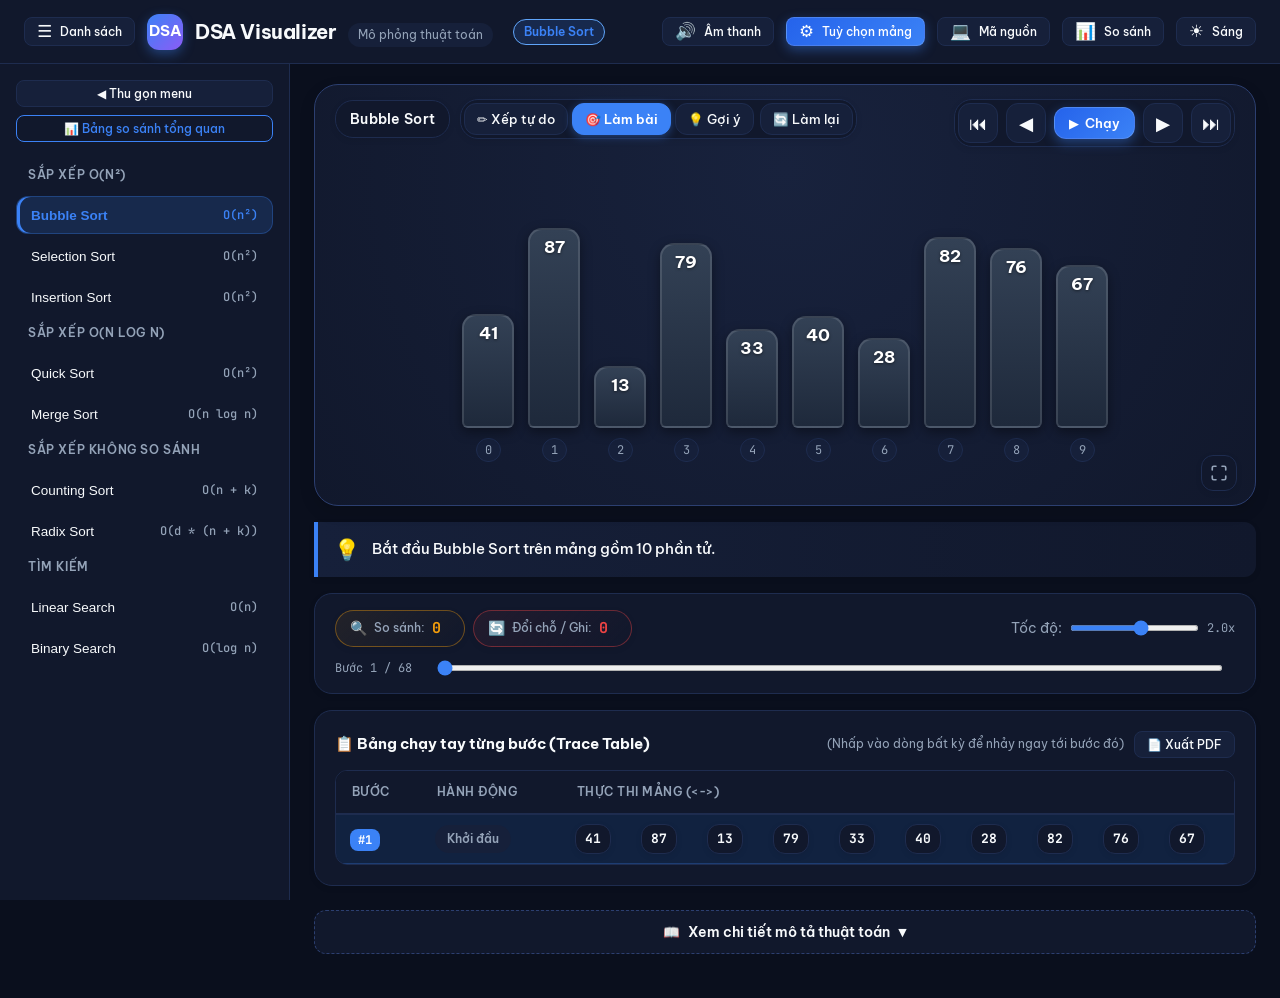
==== commit 326e47ad: "feat: toi uu giao dien da nen tang, xuat bao cao PDF va nang cap am thanh" ====
--- a/index.html
+++ b/index.html
@@ -2,7 +2,7 @@
 <html lang="vi">
 <head>
   <meta charset="UTF-8">
-  <meta name="viewport" content="width=device-width, initial-scale=1.0">
+  <meta name="viewport" content="width=device-width, initial-scale=1.0, viewport-fit=cover">
   <title>DSA Visualizer – Mô Phỏng Thuật Toán Trực Quan</title>
   <meta name="description" content="Trang web trực quan hóa và mô phỏng từng bước 9 thuật toán cấu trúc dữ liệu và giải thuật phổ biến: Bubble, Selection, Insertion, Quick, Merge, Counting, Radix Sort và Linear, Binary Search.">
   
@@ -49,10 +49,10 @@
     <header class="app-header">
       <div class="brand-wrapper">
         <button id="btn-toggle-sidebar" class="btn btn-secondary btn-sm btn-sidebar-toggle" title="Đóng / mở danh sách thuật toán">
-          ☰ Danh sách
+          <span class="btn-icon">☰</span> <span class="btn-text">Danh sách</span>
         </button>
         <div class="brand-logo-icon">DSA</div>
-        <div>
+        <div class="brand-text-group">
           <span class="brand-title">DSA Visualizer</span>
           <span class="brand-tagline">Mô phỏng thuật toán</span>
         </div>
@@ -60,19 +60,19 @@
       </div>
       <div class="header-actions">
         <button id="btn-toggle-sound" class="btn btn-secondary btn-sm" aria-label="Bật hoặc tắt âm thanh thuật toán" title="Bật / Tắt âm thanh (Phím M)">
-          🔊 Âm thanh
-        </button>
-        <button id="btn-config-array" class="btn btn-primary btn-sm" aria-label="Khởi tạo & Cấu hình mảng dữ liệu">
-          ⚙️ Tuỳ chọn mảng
-        </button>
-        <button id="btn-view-code" class="btn btn-secondary btn-sm" aria-label="Xem mã nguồn C++, Java, Python, JS">
-          💻 Xem mã nguồn
-        </button>
-        <button id="btn-overview" class="btn btn-secondary btn-sm" aria-label="Mở bảng so sánh tổng quan">
-          📊 Bảng so sánh
-        </button>
-        <button id="btn-theme-toggle" class="btn btn-secondary btn-sm" aria-label="Chuyển chế độ sáng tối">
-          ☀️ Sáng
+          <span class="btn-icon">🔊</span> <span class="btn-text">Âm thanh</span>
+        </button>
+        <button id="btn-config-array" class="btn btn-primary btn-sm" aria-label="Khởi tạo & Cấu hình mảng dữ liệu" title="Khởi tạo & Cấu hình mảng dữ liệu">
+          <span class="btn-icon">⚙️</span> <span class="btn-text">Tuỳ chọn mảng</span>
+        </button>
+        <button id="btn-view-code" class="btn btn-secondary btn-sm" aria-label="Xem mã nguồn C++, Java, Python, JS" title="Xem mã nguồn C++, Java, Python, JS">
+          <span class="btn-icon">💻</span> <span class="btn-text">Mã nguồn</span>
+        </button>
+        <button id="btn-overview" class="btn btn-secondary btn-sm" aria-label="Mở bảng so sánh tổng quan" title="Bảng so sánh tổng quan">
+          <span class="btn-icon">📊</span> <span class="btn-text">So sánh</span>
+        </button>
+        <button id="btn-theme-toggle" class="btn btn-secondary btn-sm" aria-label="Chuyển chế độ sáng tối" title="Chuyển chế độ sáng tối">
+          <span class="btn-icon">☀️</span> <span class="btn-text">Sáng</span>
         </button>
       </div>
     </header>
--- a/css/layout.css
+++ b/css/layout.css
@@ -701,6 +701,7 @@
   max-height: 340px; /* Tăng độ cao để hiển thị nhiều dòng hơn */
   overflow-y: auto;
   overflow-x: auto;
+  -webkit-overflow-scrolling: touch;
   border: 1px solid var(--border-subtle);
   border-radius: var(--radius-md);
   background-color: var(--bg-app);
@@ -772,16 +773,28 @@
 }
 
 /* ==========================================================================
-   Responsive Breakpoints
+   Tối Ưu Giao Diện Đa Nền Tảng (Cross-Platform Responsive System)
+   Tương thích hoàn hảo: Desktop, Laptop, iPad/Tablet, Mobile iOS & Android
+   Hỗ trợ xoay ngang (Landscape), khuyết màn hình (Notch/Dynamic Island)
    ========================================================================== */
 
+/* 1. Màn hình máy tính bảng lớn & Laptop nhỏ (<= 1200px) */
 @media (max-width: 1200px) {
   :root {
-    --side-panel-width: 320px;
-    --sidebar-width: 260px;
-  }
-}
-
+    --side-panel-width: 300px;
+    --sidebar-width: 250px;
+  }
+
+  .app-header {
+    padding: 0 var(--space-4);
+  }
+
+  .header-actions {
+    gap: var(--space-2);
+  }
+}
+
+/* 2. Màn hình Tablet ngang & nhỏ (<= 1024px) */
 @media (max-width: 1024px) {
   .app-body {
     grid-template-columns: var(--sidebar-width) minmax(0, 1fr);
@@ -790,138 +803,607 @@
   .app-body.sidebar-collapsed {
     grid-template-columns: 0px minmax(0, 1fr);
   }
-}
-
+
+  .visualizer-wrapper {
+    min-height: 320px;
+  }
+}
+
+/* 3. Màn hình Tablet dọc & Điện thoại thông minh (<= 768px) */
 @media (max-width: 768px) {
+  :root {
+    --header-height: 56px;
+  }
+
+  /* Khung ứng dụng & Vùng an toàn viền màn hình (Safe Area Insets) */
+  .app-container {
+    padding-left: env(safe-area-inset-left, 0px);
+    padding-right: env(safe-area-inset-right, 0px);
+  }
+
   .app-header {
-    padding: 0 var(--space-4);
+    padding: 0 var(--space-3);
+    height: var(--header-height);
   }
 
   .brand-tagline {
     display: none;
+  }
+
+  .brand-logo-icon {
+    width: 32px;
+    height: 32px;
+    font-size: 13px;
+  }
+
+  .brand-title {
+    font-size: var(--font-size-base);
+  }
+
+  .header-algo-pill {
+    display: none; /* Đã có tiêu đề thuật toán trên bảng canvas */
+  }
+
+  /* Thanh thao tác Header có thể cuộn ngang mượt mà khi quá nhiều nút */
+  .header-actions {
+    gap: 6px;
+    max-width: 65vw;
+    overflow-x: auto;
+    overflow-y: hidden;
+    scrollbar-width: none;
+    -webkit-overflow-scrolling: touch;
+    flex-shrink: 0;
+  }
+
+  .header-actions::-webkit-scrollbar {
+    display: none;
+  }
+
+  .header-actions .btn {
+    height: 34px;
+    padding: 0 10px;
+    font-size: 12px;
+    white-space: nowrap;
+    flex-shrink: 0;
   }
 
   .app-body {
     display: flex;
     flex-direction: column;
-    padding-bottom: 105px;
-  }
-
+    padding-bottom: 110px; /* Chừa khoảng trống cho thanh điều khiển đáy cố định */
+  }
+
+  /* Menu thuật toán dạng thanh lướt ngang ở trên */
   .sidebar {
     position: static;
     width: 100% !important;
     max-height: none;
     border-right: none;
     border-bottom: 1px solid var(--border-subtle);
-    padding: var(--space-3) var(--space-4);
+    padding: var(--space-2) var(--space-3);
     flex-direction: row;
     overflow-x: auto;
     overflow-y: hidden;
-    gap: var(--space-3);
+    gap: var(--space-2);
     white-space: nowrap;
     -webkit-overflow-scrolling: touch;
+    scrollbar-width: none;
+  }
+
+  .sidebar::-webkit-scrollbar {
+    display: none;
+  }
+
+  /* Khi bấm Thu gọn menu trên Mobile: Ẩn hoàn toàn để lấy trọn 100% không gian */
+  .app-body.sidebar-collapsed .sidebar {
+    display: none !important;
+    height: 0 !important;
+    padding: 0 !important;
   }
 
   .sidebar-top-actions {
+    display: none; /* Trên mobile nút ở Header đã điều khiển việc đóng/mở */
+  }
+
+  .sidebar-group {
+    display: inline-flex;
     flex-direction: row;
+    align-items: center;
+    gap: 4px;
+  }
+
+  .sidebar-group-title {
+    font-size: 11px;
+    padding: 2px 6px;
+    color: var(--primary);
+    font-weight: 700;
+  }
+
+  .sidebar-algo-list {
+    display: inline-flex;
+    flex-direction: row;
+    gap: 4px;
+  }
+
+  .sidebar-algo-list li {
+    display: inline-block;
+  }
+
+  .algo-btn {
+    padding: 5px 10px;
+    font-size: 12px;
+    border-radius: var(--radius-full);
+    white-space: nowrap;
+  }
+
+  .algo-btn-badge {
+    display: none; /* Rút gọn badge độ phức tạp trên thanh lướt mobile */
   }
 
   .main-stage {
-    padding: var(--space-3);
-    gap: var(--space-3);
-  }
-
+    padding: var(--space-2) var(--space-3);
+    gap: var(--space-2);
+  }
+
+  /* --------------------------------------------------------------------------
+     Tránh va chạm (Collision Fix): Tách biệt Tiêu đề, Chế độ và Bộ nút phát
+     -------------------------------------------------------------------------- */
   .visualizer-wrapper {
-    padding: var(--space-3);
-    min-height: 340px;
+    padding: var(--space-2);
+    min-height: 310px;
+    display: flex;
+    flex-direction: column;
+    position: relative;
   }
 
   .visualizer-corner-badge {
-    top: 10px;
-    left: 10px;
-  }
-
-  .canvas-algo-title {
-    height: 30px;
+    position: static;
+    width: 100%;
+    display: flex;
+    flex-direction: column;
+    gap: 6px;
+    margin-bottom: 4px;
+  }
+
+  .visualizer-corner-badge .canvas-algo-title {
+    align-self: flex-start;
+    height: 28px;
     font-size: 12px;
-    padding: 0 8px;
+    padding: 0 10px;
     border-radius: var(--radius-md);
+    max-width: calc(100% - 175px);
+    overflow: hidden;
+    text-overflow: ellipsis;
+    white-space: nowrap;
   }
 
   .mode-switch-group {
+    width: 100%;
+    display: flex;
+    align-items: center;
+    overflow-x: auto;
+    -webkit-overflow-scrolling: touch;
+    scrollbar-width: none;
+    padding: 3px;
+    gap: 4px;
+  }
+
+  .mode-switch-group::-webkit-scrollbar {
+    display: none;
+  }
+
+  .mode-switch-group .btn {
+    height: 28px;
+    font-size: 11.5px;
+    padding: 0 9px;
+    white-space: nowrap;
+    flex-shrink: 0;
+  }
+
+  .visualizer-corner-controls {
+    position: absolute;
+    top: 8px;
+    right: 8px;
+    z-index: 15;
+  }
+
+  .playback-buttons-corner {
     padding: 2px;
     gap: 2px;
-  }
-
-  .mode-switch-group .btn {
-    height: 26px;
+    border-radius: var(--radius-md);
+  }
+
+  .playback-buttons-corner .btn {
+    height: 28px;
+    min-width: 28px;
+    font-size: 12px;
+    border-radius: var(--radius-sm);
+  }
+
+  .playback-buttons-corner .btn-icon {
+    width: 28px;
+  }
+
+  .playback-buttons-corner #btn-play {
+    padding: 0 9px;
+    font-size: 12px;
+    gap: 4px;
+  }
+
+  .visualizer-canvas-container {
+    padding: 18px 4px 10px;
+    min-height: 240px;
+    -webkit-overflow-scrolling: touch;
+  }
+
+  .bars-container {
+    gap: 8px;
+    min-height: 240px;
+    padding: 45px 4px 10px;
+  }
+
+  .bar-column {
+    min-width: 26px;
+    max-width: 48px;
+    border-radius: 10px 10px 4px 4px;
+    padding: 6px 2px 4px;
+  }
+
+  .bar-val-label {
+    font-size: 12.5px;
+  }
+
+  .bar-idx-badge {
+    font-size: 10.5px;
+  }
+
+  .pointer-badge-container {
+    top: -38px;
+  }
+
+  .pointer-badge {
+    font-size: 10px;
+    padding: 2px 7px;
+  }
+
+  .tile-box {
+    width: 48px;
+    height: 48px;
+    border-radius: 10px;
+  }
+
+  .tile-value {
+    font-size: 16px;
+  }
+
+  /* Hộp thông báo bước */
+  .step-message-box {
+    padding: var(--space-2) var(--space-3);
+    font-size: var(--font-size-sm);
+    min-height: 44px;
+    gap: var(--space-2);
+  }
+
+  /* Bảng chạy tay Trace Table */
+  .trace-table-card {
+    padding: var(--space-3);
+    gap: var(--space-2);
+  }
+
+  .trace-table-header {
+    gap: 8px;
+  }
+
+  .trace-table-title {
+    font-size: 13.5px;
+  }
+
+  .trace-table th {
+    padding: 8px 10px;
     font-size: 11px;
-    padding: 0 7px;
-  }
-
-  .visualizer-corner-controls {
-    top: 10px;
-    right: 10px;
-  }
-
-  .playback-buttons-corner {
-    padding: 2px;
-    gap: 3px;
-    border-radius: var(--radius-md);
-  }
-
-  .playback-buttons-corner .btn {
-    height: 26px;
-    min-width: 26px;
-    font-size: 11px;
-    border-radius: var(--radius-sm);
-  }
-
-  .playback-buttons-corner .btn-icon {
-    width: 26px;
-  }
-
-  .playback-buttons-corner #btn-play {
-    padding: 0 8px;
-    font-size: 11px;
-    gap: 4px;
-  }
-
-  .visualizer-canvas-container {
-    padding: 56px var(--space-2) var(--space-2);
-  }
-
+  }
+
+  .trace-table td {
+    padding: 6px 8px;
+    font-size: 12.5px;
+  }
+
+  .trace-num {
+    width: 32px;
+    min-width: 32px;
+    height: 28px;
+    font-size: 12px;
+  }
+
+  /* Thanh điều khiển đáy cố định tiện cho ngón tay cái (Thumb-friendly mobile dock) */
   .controls-card {
     position: fixed;
     bottom: 0;
     left: 0;
     right: 0;
     z-index: 50;
-    border-radius: var(--radius-lg) var(--radius-lg) 0 0;
+    border-radius: var(--radius-xl) var(--radius-xl) 0 0;
     border-left: none;
     border-right: none;
     border-bottom: none;
-    box-shadow: 0 -8px 24px rgba(0, 0, 0, 0.3);
+    box-shadow: 0 -8px 28px rgba(0, 0, 0, 0.35);
     backdrop-filter: blur(16px);
     -webkit-backdrop-filter: blur(16px);
-    background-color: rgba(17, 24, 44, 0.95);
-    padding: var(--space-3) var(--space-4) calc(var(--space-3) + env(safe-area-inset-bottom, 0px));
-    gap: var(--space-2);
+    background-color: rgba(17, 24, 44, 0.96);
+    padding: 10px var(--space-3) calc(10px + env(safe-area-inset-bottom, 0px));
+    gap: 8px;
   }
 
   [data-theme="light"] .controls-card {
-    background-color: rgba(255, 255, 255, 0.96);
-    box-shadow: 0 -4px 20px rgba(0, 0, 0, 0.08);
-    border-top: 1px solid #e1e7f0;
-  }
-
-  .speed-control {
+    background-color: rgba(255, 255, 255, 0.97);
+    box-shadow: 0 -4px 24px rgba(0, 0, 0, 0.1);
+    border-top: 1px solid #dce4ef;
+  }
+
+  .playback-row {
+    justify-content: space-between;
+    gap: 6px;
+  }
+
+  .controls-live-stats {
+    gap: 6px;
+  }
+
+  .stat-badge {
+    padding: 4px 10px;
+    font-size: 11px;
+    gap: 5px;
+  }
+
+  .stat-badge-val {
+    font-size: 13px;
+  }
+
+  .progress-row {
+    gap: 8px;
+  }
+
+  .progress-row #step-counter {
+    font-size: 11px;
+    padding: 3px 8px;
+    min-width: 74px !important;
+  }
+
+  .input-range {
+    height: 6px;
+  }
+
+  .input-range::-webkit-slider-thumb {
+    width: 20px;
+    height: 20px;
+  }
+
+  /* Modal dạng Bottom Sheet vuốt từ dưới lên trên Mobile */
+  .modal-backdrop {
+    align-items: flex-end;
+    padding: 0;
+  }
+
+  .modal-dialog {
+    width: 100% !important;
+    max-width: 100% !important;
+    max-height: 86vh !important;
+    border-radius: 20px 20px 0 0 !important;
+    margin-bottom: 0 !important;
+    border-bottom: none !important;
+  }
+
+  .modal-dialog::before {
+    content: "";
+    display: block;
+    width: 40px;
+    height: 4px;
+    border-radius: var(--radius-full);
+    background-color: var(--border-strong);
+    margin: 10px auto 0;
+    flex-shrink: 0;
+  }
+
+  .modal-header {
+    padding: 10px 16px;
+  }
+
+  .modal-body {
+    padding: 14px 16px calc(16px + env(safe-area-inset-bottom, 0px));
+    gap: 12px;
+  }
+
+  .lang-tabs-container {
+    overflow-x: auto;
+    -webkit-overflow-scrolling: touch;
+    flex-wrap: nowrap;
+    padding-bottom: 8px;
+    gap: 6px;
+  }
+
+  .lang-tab {
+    flex-shrink: 0;
+    padding: 6px 10px;
+    font-size: 11px;
+  }
+
+  .code-modal-pre {
+    max-height: 42vh;
+    font-size: 12px;
+  }
+
+  /* Chế độ toàn màn hình tối ưu cho tablet & mobile */
+  .visualizer-wrapper:fullscreen,
+  .visualizer-wrapper.is-fullscreen {
+    padding: calc(12px + env(safe-area-inset-top, 0px)) 12px calc(16px + env(safe-area-inset-bottom, 0px)) !important;
+  }
+
+  .visualizer-wrapper:fullscreen .visualizer-canvas-container,
+  .visualizer-wrapper.is-fullscreen .visualizer-canvas-container {
+    min-height: 280px !important;
+    padding: 68px 4px 10px !important;
+  }
+
+  .visualizer-wrapper:fullscreen .bars-container,
+  .visualizer-wrapper.is-fullscreen .bars-container {
+    min-height: 260px;
+    max-height: 65vh;
+    gap: 8px;
+  }
+
+  .visualizer-wrapper:fullscreen .bar-column,
+  .visualizer-wrapper.is-fullscreen .bar-column {
+    min-width: 24px;
+    max-width: 44px;
+  }
+
+  .visualizer-wrapper:fullscreen .tile-box,
+  .visualizer-wrapper.is-fullscreen .tile-box {
+    width: 46px;
+    height: 46px;
+  }
+
+  .visualizer-wrapper:fullscreen .visualizer-fullscreen-btn,
+  .visualizer-wrapper.is-fullscreen .visualizer-fullscreen-btn {
+    bottom: calc(14px + env(safe-area-inset-bottom, 0px));
+    right: calc(14px + env(safe-area-inset-right, 0px));
+  }
+}
+
+/* 4. Màn hình điện thoại nhỏ (<= 480px, iPhone SE, Galaxy Mini) */
+@media (max-width: 480px) {
+  .header-actions .btn .btn-text {
+    display: none; /* Chỉ hiển thị icon emoji để vừa khít 1 hàng trên màn hình siêu nhỏ */
+  }
+
+  .header-actions .btn {
+    min-width: 34px;
+    padding: 0;
+    justify-content: center;
+  }
+
+  .btn-sidebar-toggle .btn-text {
     display: none;
   }
 
-  .modal-dialog {
-    max-height: 95vh;
-    border-radius: var(--radius-lg) var(--radius-lg) 0 0;
-    margin-top: auto;
-  }
-}
+  .brand-title {
+    font-size: 14px;
+  }
+
+  .bars-container {
+    gap: 5px;
+    min-height: 220px;
+    padding: 38px 2px 8px;
+  }
+
+  .bar-column {
+    min-width: 20px;
+    max-width: 38px;
+    border-radius: 7px 7px 3px 3px;
+    padding: 4px 1px 3px;
+  }
+
+  .bar-val-label {
+    font-size: 11px;
+    font-weight: 700;
+  }
+
+  .bar-idx-badge {
+    font-size: 9.5px;
+  }
+
+  .pointer-badge-container {
+    top: -34px;
+  }
+
+  .pointer-badge {
+    font-size: 9px;
+    padding: 1px 5px;
+  }
+
+  .tile-box {
+    width: 40px;
+    height: 40px;
+    border-radius: 8px;
+  }
+
+  .tile-value {
+    font-size: 14px;
+  }
+
+  .trace-table th:last-child,
+  .trace-table td:last-child {
+    min-width: 140px;
+  }
+
+  .preset-btns-grid {
+    grid-template-columns: 1fr 1fr;
+    gap: 6px;
+  }
+
+  .preset-btn {
+    font-size: 11px;
+    padding: 7px 6px;
+  }
+
+  .victory-stats-grid {
+    gap: 8px;
+  }
+
+  .victory-stat-box {
+    padding: 8px 10px;
+  }
+
+  .victory-stat-val {
+    font-size: 16px;
+  }
+}
+
+/* 5. Chế độ Xoay Ngang trên Điện thoại (Landscape Mode) */
+@media (max-height: 520px) and (orientation: landscape) {
+  :root {
+    --header-height: 46px;
+  }
+
+  .app-body {
+    padding-bottom: 70px;
+  }
+
+  .sidebar {
+    padding: 4px 8px;
+  }
+
+  .visualizer-wrapper {
+    min-height: 200px;
+  }
+
+  .bars-container {
+    min-height: 190px;
+    max-height: 52vh;
+    padding: 32px 4px 6px;
+  }
+
+  .controls-card {
+    padding: 6px var(--space-4) calc(6px + env(safe-area-inset-bottom, 0px));
+  }
+
+  .visualizer-wrapper:fullscreen .bars-container,
+  .visualizer-wrapper.is-fullscreen .bars-container {
+    min-height: 180px;
+    max-height: 52vh;
+    gap: 8px;
+  }
+
+  .visualizer-wrapper:fullscreen .bar-column,
+  .visualizer-wrapper.is-fullscreen .bar-column {
+    min-width: 22px;
+    max-width: 36px;
+  }
+
+  .visualizer-wrapper:fullscreen .tile-box,
+  .visualizer-wrapper.is-fullscreen .tile-box {
+    width: 38px;
+    height: 38px;
+  }
+}
+
--- a/css/components.css
+++ b/css/components.css
@@ -22,6 +22,8 @@
   transition: all var(--transition-fast);
   text-decoration: none;
   user-select: none;
+  -webkit-user-select: none;
+  -webkit-tap-highlight-color: transparent;
   white-space: nowrap;
 }
 
@@ -66,12 +68,21 @@
   transform: translateY(-1px);
 }
 
-.btn-icon {
+button.btn-icon,
+.btn.btn-icon {
   width: 40px;
   height: 40px;
   padding: 0;
   border-radius: var(--radius-md);
   font-size: 1.15rem;
+}
+
+span.btn-icon {
+  display: inline-flex;
+  align-items: center;
+  justify-content: center;
+  font-size: 1.05rem;
+  line-height: 1;
 }
 
 .btn-sm {
@@ -202,6 +213,8 @@
   position: relative;
   user-select: none;
   -webkit-user-select: none;
+  touch-action: pan-y;
+  -webkit-tap-highlight-color: transparent;
   cursor: grab;
   will-change: transform;
   transition: transform var(--slide-duration) var(--ease-spring);
@@ -459,6 +472,8 @@
   position: relative;
   user-select: none;
   -webkit-user-select: none;
+  touch-action: pan-y;
+  -webkit-tap-highlight-color: transparent;
   cursor: grab;
   transition: transform var(--transition-normal);
 }
@@ -906,6 +921,13 @@
 .lang-tabs-group {
   display: flex;
   gap: 6px;
+  overflow-x: auto;
+  -webkit-overflow-scrolling: touch;
+  scrollbar-width: none;
+}
+
+.lang-tabs-group::-webkit-scrollbar {
+  display: none;
 }
 
 .lang-tab {
@@ -919,6 +941,8 @@
   font-weight: var(--font-weight-semibold);
   cursor: pointer;
   transition: all var(--transition-fast);
+  flex-shrink: 0;
+  -webkit-tap-highlight-color: transparent;
 }
 
 .lang-tab:hover {
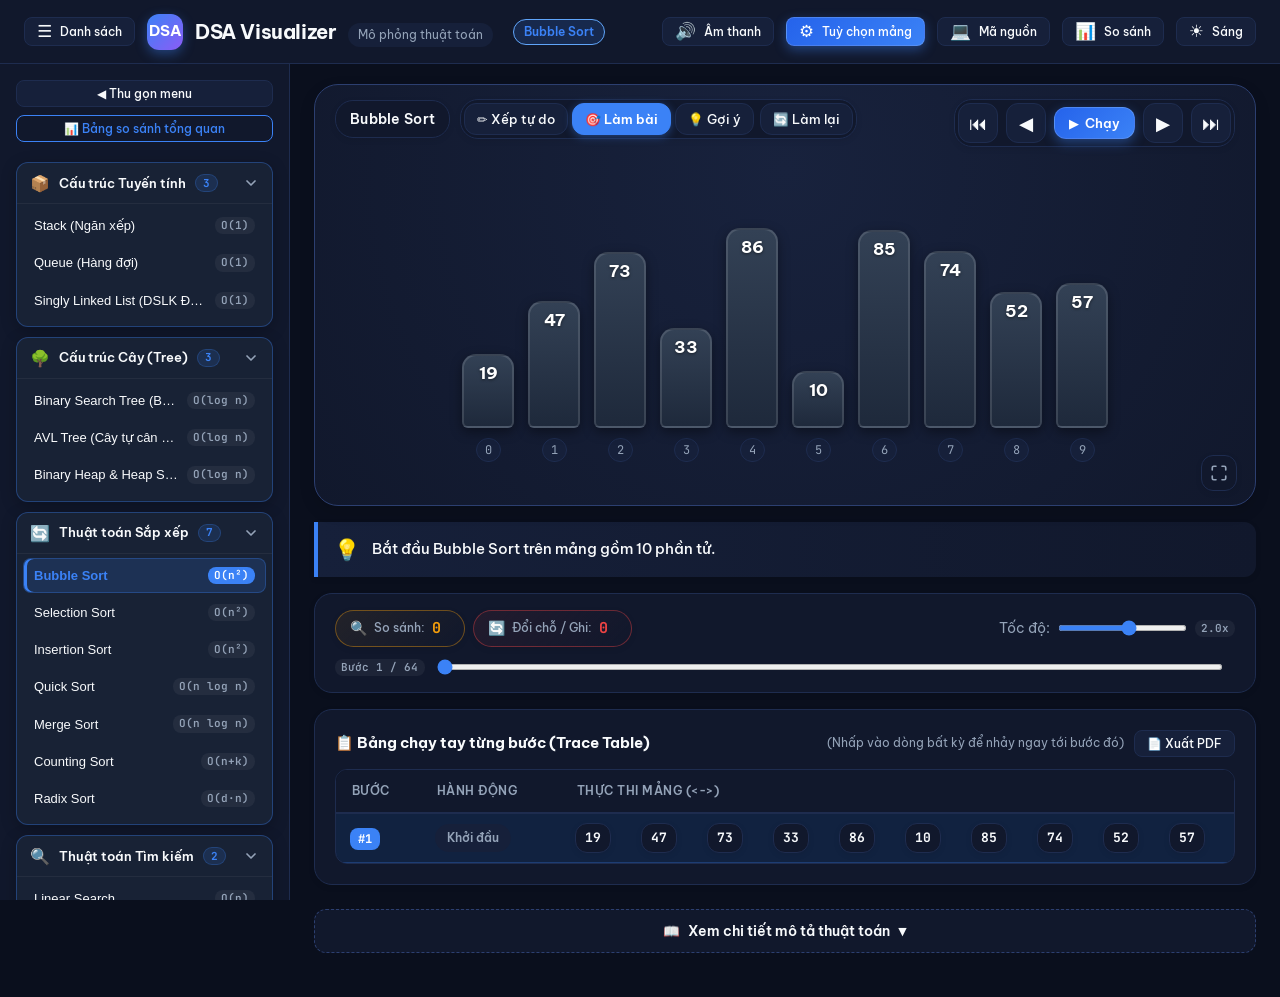
==== commit 9f0c08c3: "Hoan thien toan bo chuc nang BST, fix loi Node Singly Linked List va mo rong tuong tac" ====
--- a/index.html
+++ b/index.html
@@ -149,6 +149,11 @@
             </svg>
           </button>
         </section>
+
+        <!-- Thanh thao tác tương tác dành riêng cho Cấu trúc Tuyến tính (Stack / Queue / Linked List) -->
+        <div id="linear-toolbar-container" class="linear-toolbar" style="display: none;">
+          <!-- Render động từ ui.js theo từng cấu trúc dữ liệu -->
+        </div>
 
         <!-- Câu giải thích bước hiện tại -->
         <div id="step-message-box" class="step-message-box">
--- a/css/layout.css
+++ b/css/layout.css
@@ -228,29 +228,178 @@
   gap: var(--space-2);
 }
 
-.sidebar-group {
+/* Container bao bọc danh sách các nhóm Accordion với khoảng cách thoáng đãng */
+.sidebar-groups-container {
   display: flex;
   flex-direction: column;
-  gap: var(--space-1);
-}
-
-.sidebar-group-title {
-  font-size: var(--font-size-xs);
-  font-weight: var(--font-weight-semibold);
-  text-transform: uppercase;
-  letter-spacing: 0.05em;
+  gap: 10px; /* Tạo khoảng cách 10px rõ rệt giữa các khối nút, không bị dính chùm */
+  margin-top: 4px;
+}
+
+/* Thẻ Accordion từng nhóm độc lập (Modern Card) */
+.sidebar-accordion-group {
+  display: flex;
+  flex-direction: column;
+  border-radius: 12px;
+  background-color: rgba(30, 41, 59, 0.45);
+  border: 1px solid rgba(255, 255, 255, 0.08);
+  box-shadow: 0 2px 8px rgba(0, 0, 0, 0.18);
+  overflow: hidden;
+  transition: all 0.22s cubic-bezier(0.4, 0, 0.2, 1);
+}
+
+[data-theme="light"] .sidebar-accordion-group {
+  background-color: #ffffff;
+  border-color: rgba(0, 0, 0, 0.09);
+  box-shadow: 0 2px 8px rgba(0, 0, 0, 0.04);
+}
+
+.sidebar-accordion-group:hover {
+  border-color: rgba(59, 130, 246, 0.4);
+  box-shadow: 0 4px 14px rgba(0, 0, 0, 0.25);
+  transform: translateY(-1px);
+}
+
+.sidebar-accordion-group.is-expanded {
+  border-color: rgba(59, 130, 246, 0.35);
+  background-color: rgba(30, 41, 59, 0.65);
+  box-shadow: 0 4px 16px rgba(0, 0, 0, 0.24);
+}
+
+[data-theme="light"] .sidebar-accordion-group.is-expanded {
+  background-color: #ffffff;
+  border-color: rgba(37, 99, 235, 0.35);
+  box-shadow: 0 4px 16px rgba(37, 99, 235, 0.08);
+}
+
+/* Nút Header Accordion có thể click để đóng/mở */
+.sidebar-accordion-header {
+  width: 100%;
+  display: flex;
+  align-items: center;
+  justify-content: space-between;
+  padding: 11px 13px;
+  background: transparent;
+  border: none;
+  cursor: pointer;
+  color: var(--text-main);
+  font-family: var(--font-main);
+  text-align: left;
+  user-select: none;
+  transition: background-color 0.18s ease;
+}
+
+.sidebar-accordion-header:hover {
+  background-color: rgba(255, 255, 255, 0.05);
+}
+
+[data-theme="light"] .sidebar-accordion-header:hover {
+  background-color: rgba(0, 0, 0, 0.03);
+}
+
+.accordion-header-left {
+  display: flex;
+  align-items: center;
+  gap: 9px;
+  min-width: 0;
+  flex: 1;
+}
+
+.accordion-icon {
+  font-size: 16px;
+  line-height: 1;
+  flex-shrink: 0;
+  display: inline-flex;
+  align-items: center;
+  justify-content: center;
+}
+
+.accordion-title {
+  font-size: 13px;
+  font-weight: 600;
+  letter-spacing: -0.01em;
+  color: var(--text-main);
+  white-space: nowrap;
+  overflow: hidden;
+  text-overflow: ellipsis;
+  line-height: 1.3;
+}
+
+.accordion-count {
+  font-size: 11px;
+  font-weight: 700;
+  font-family: var(--font-mono);
+  padding: 1.5px 7px;
+  border-radius: 9999px;
+  background-color: rgba(59, 130, 246, 0.14);
+  color: var(--primary, #3b82f6);
+  border: 1px solid rgba(59, 130, 246, 0.25);
+  flex-shrink: 0;
+  line-height: 1.2;
+}
+
+[data-theme="light"] .accordion-count {
+  background-color: rgba(37, 99, 235, 0.08);
+  color: #2563eb;
+  border-color: rgba(37, 99, 235, 0.2);
+}
+
+.accordion-chevron {
+  width: 16px;
+  height: 16px;
   color: var(--text-muted);
-  padding: var(--space-2) var(--space-3);
-  display: flex;
-  align-items: center;
-  justify-content: space-between;
+  transition: transform 0.24s cubic-bezier(0.4, 0, 0.2, 1), color 0.18s ease;
+  flex-shrink: 0;
+  margin-left: 8px;
+}
+
+.sidebar-accordion-header:hover .accordion-chevron {
+  color: var(--primary);
+}
+
+/* Thân Accordion chứa danh sách thuật toán */
+.sidebar-accordion-body {
+  overflow: hidden;
+  transition: max-height 0.28s cubic-bezier(0.4, 0, 0.2, 1), opacity 0.2s ease;
+  padding: 0 6px 8px;
+}
+
+.sidebar-accordion-group.is-expanded .sidebar-accordion-header {
+  border-bottom: 1px solid rgba(255, 255, 255, 0.05);
+  margin-bottom: 4px;
+}
+
+[data-theme="light"] .sidebar-accordion-group.is-expanded .sidebar-accordion-header {
+  border-bottom-color: rgba(0, 0, 0, 0.06);
+}
+
+.sidebar-accordion-group.is-collapsed .sidebar-accordion-body {
+  max-height: 0 !important;
+  opacity: 0;
+  pointer-events: none;
+  display: none;
+  padding: 0;
+}
+
+.sidebar-accordion-group.is-collapsed .accordion-chevron {
+  transform: rotate(-90deg);
+}
+
+.sidebar-accordion-group.is-expanded .sidebar-accordion-body {
+  max-height: 1000px;
+  opacity: 1;
+  display: block;
+}
+
+.sidebar-accordion-group.is-expanded .accordion-chevron {
+  transform: rotate(0deg);
 }
 
 .sidebar-algo-list {
   list-style: none;
   display: flex;
   flex-direction: column;
-  gap: 3px;
+  gap: 2px;
 }
 
 /* Khu vực trung tâm: Visualizer Stage + Controls + Trace Table */
@@ -905,11 +1054,25 @@
     display: none; /* Trên mobile nút ở Header đã điều khiển việc đóng/mở */
   }
 
+  .sidebar-accordion-group,
   .sidebar-group {
     display: inline-flex;
     flex-direction: row;
     align-items: center;
     gap: 4px;
+    border: none;
+    background: transparent;
+  }
+
+  .sidebar-accordion-header {
+    display: none;
+  }
+
+  .sidebar-accordion-body {
+    display: inline-flex !important;
+    max-height: none !important;
+    opacity: 1 !important;
+    padding: 0 !important;
   }
 
   .sidebar-group-title {
--- a/css/components.css
+++ b/css/components.css
@@ -104,8 +104,9 @@
   display: flex;
   align-items: center;
   justify-content: space-between;
-  padding: 10px 14px;
-  border-radius: var(--radius-md);
+  gap: 8px;
+  padding: 8px 10px;
+  border-radius: var(--radius-sm);
   border: 1px solid transparent;
   background: transparent;
   color: var(--text-main);
@@ -129,14 +130,48 @@
   box-shadow: inset 3px 0 0 var(--primary);
 }
 
+.algo-btn-title {
+  flex: 1;
+  min-width: 0;
+  white-space: nowrap;
+  overflow: hidden;
+  text-overflow: ellipsis;
+  font-size: 13px;
+}
+
 .algo-btn-badge {
-  font-size: var(--font-size-xs);
-  color: var(--text-muted);
-  font-family: var(--font-mono);
+  flex-shrink: 0;
+  font-size: 11px;
+  color: var(--text-muted);
+  font-family: var(--font-mono);
+  font-weight: 600;
+  padding: 2px 6px;
+  border-radius: var(--radius-sm);
+  background: rgba(255, 255, 255, 0.05);
+  line-height: 1.2;
+}
+
+[data-theme="light"] .algo-btn-badge {
+  background: rgba(0, 0, 0, 0.05);
 }
 
 .algo-btn.active .algo-btn-badge {
-  color: var(--primary);
+  background: var(--primary);
+  color: #ffffff;
+}
+
+.tree-action-group {
+  display: inline-flex;
+  align-items: center;
+  gap: 6px;
+  flex-wrap: wrap;
+}
+
+.avl-rotation-presets {
+  display: inline-flex;
+  align-items: center;
+  gap: 4px;
+  flex-wrap: wrap;
 }
 
 /* Input Fields & Range Sliders */
@@ -1615,3 +1650,730 @@
   color: var(--text-muted);
   margin-top: 4px;
 }
+
+/* ==========================================================================
+   CẤU TRÚC DỮ LIỆU TUYẾN TÍNH (LINEAR DATA STRUCTURES): STACK, QUEUE, LINKED LIST
+   ========================================================================== */
+
+/* 1. Thanh thao tác nhanh Cấu trúc Tuyến tính */
+.linear-toolbar {
+  display: flex;
+  align-items: center;
+  gap: 8px;
+  flex-wrap: wrap;
+  padding: 8px 12px;
+  background-color: var(--bg-surface);
+  border: 1px solid var(--border-subtle);
+  border-radius: var(--radius-lg);
+  margin-bottom: var(--space-2);
+  box-shadow: var(--shadow-sm);
+}
+
+[data-theme="light"] .linear-toolbar {
+  background-color: #ffffff;
+  border-color: #d1d9e6;
+}
+
+.linear-toolbar-label {
+  font-size: var(--font-size-xs);
+  font-weight: var(--font-weight-bold);
+  color: var(--primary);
+  text-transform: uppercase;
+  letter-spacing: 0.05em;
+  margin-right: 4px;
+}
+
+.linear-input-group {
+  display: inline-flex;
+  align-items: center;
+  gap: 6px;
+}
+
+.linear-input-num {
+  width: 64px;
+  height: 32px;
+  padding: 0 8px;
+  border-radius: var(--radius-md);
+  border: 1px solid var(--border-subtle);
+  background-color: var(--bg-app);
+  color: var(--text-main);
+  font-family: var(--font-mono);
+  font-size: 13px;
+  text-align: center;
+}
+
+/* 2. Trực quan hóa Stack (Ngăn xếp - Ống đứng LIFO) */
+.stack-canvas-wrapper {
+  display: flex;
+  flex-direction: column;
+  align-items: center;
+  justify-content: flex-end;
+  min-height: 320px;
+  width: 100%;
+  padding: 20px 10px 10px;
+}
+
+.stack-tube {
+  position: relative;
+  width: 160px;
+  min-height: 260px;
+  border-left: 4px solid var(--primary);
+  border-right: 4px solid var(--primary);
+  border-bottom: 6px solid var(--primary);
+  border-top: none;
+  border-radius: 0 0 12px 12px;
+  background: linear-gradient(to top, rgba(37, 99, 235, 0.08), transparent);
+  display: flex;
+  flex-direction: column-reverse;
+  align-items: center;
+  padding: 8px 8px 12px;
+  gap: 8px;
+  box-shadow: 0 8px 24px rgba(37, 99, 235, 0.15);
+}
+
+[data-theme="light"] .stack-tube {
+  border-color: #2563eb;
+  background: linear-gradient(to top, rgba(37, 99, 235, 0.06), transparent);
+}
+
+.stack-item {
+  width: 100%;
+  height: 42px;
+  background: linear-gradient(135deg, #1e293b, #0f172a);
+  border: 1.5px solid var(--border-strong);
+  border-radius: var(--radius-md);
+  color: var(--text-main);
+  display: flex;
+  align-items: center;
+  justify-content: space-between;
+  padding: 0 14px;
+  font-family: var(--font-mono);
+  font-weight: 700;
+  font-size: 15px;
+  box-shadow: 0 3px 8px rgba(0, 0, 0, 0.3);
+  transition: all var(--transition-normal);
+  position: relative;
+}
+
+[data-theme="light"] .stack-item {
+  background: linear-gradient(135deg, #ffffff, #f1f5f9);
+  border-color: #cbd5e1;
+  color: #0f172a;
+}
+
+.stack-item.is-top {
+  border-color: var(--primary);
+  background: linear-gradient(135deg, #2563eb, #1d4ed8);
+  color: #ffffff;
+  box-shadow: 0 4px 14px var(--primary-glow);
+}
+
+.stack-item.is-active-action {
+  border-color: #f59e0b;
+  box-shadow: 0 0 16px rgba(245, 158, 11, 0.5);
+  animation: pulseHighlight 0.6s ease-in-out infinite alternate;
+}
+
+.stack-top-badge {
+  position: absolute;
+  right: -85px;
+  background-color: var(--primary);
+  color: #ffffff;
+  font-size: 11px;
+  font-weight: 700;
+  padding: 3px 8px;
+  border-radius: var(--radius-full);
+  display: flex;
+  align-items: center;
+  gap: 4px;
+  box-shadow: var(--shadow-sm);
+  white-space: nowrap;
+}
+
+.stack-tube-base {
+  margin-top: 8px;
+  font-size: 11.5px;
+  color: var(--text-muted);
+  font-weight: 600;
+  text-align: center;
+}
+
+/* 3. Trực quan hóa Queue (Hàng đợi - Băng chuyền ngang FIFO) */
+.queue-canvas-wrapper {
+  display: flex;
+  flex-direction: column;
+  align-items: center;
+  justify-content: center;
+  min-height: 280px;
+  width: 100%;
+  padding: 20px 10px;
+}
+
+.queue-channel {
+  position: relative;
+  display: flex;
+  align-items: center;
+  gap: 12px;
+  padding: 24px 20px;
+  min-width: 320px;
+  max-width: 100%;
+  overflow-x: auto;
+  border-top: 3px dashed var(--primary);
+  border-bottom: 3px dashed var(--primary);
+  background: linear-gradient(to right, rgba(37, 99, 235, 0.05), rgba(37, 99, 235, 0.02));
+  border-radius: 8px;
+}
+
+.queue-item {
+  width: 58px;
+  height: 58px;
+  border-radius: var(--radius-lg);
+  background: linear-gradient(135deg, #1e293b, #0f172a);
+  border: 2px solid var(--border-strong);
+  color: var(--text-main);
+  display: flex;
+  flex-direction: column;
+  align-items: center;
+  justify-content: center;
+  font-family: var(--font-mono);
+  font-weight: 700;
+  font-size: 16px;
+  flex-shrink: 0;
+  position: relative;
+  box-shadow: 0 4px 10px rgba(0, 0, 0, 0.25);
+  transition: all var(--transition-normal);
+}
+
+[data-theme="light"] .queue-item {
+  background: linear-gradient(135deg, #ffffff, #f8fafc);
+  border-color: #cbd5e1;
+  color: #0f172a;
+}
+
+.queue-item.is-front {
+  border-color: var(--state-ok);
+  box-shadow: 0 0 12px rgba(16, 185, 129, 0.4);
+}
+
+.queue-item.is-rear {
+  border-color: var(--primary);
+  box-shadow: 0 0 12px rgba(37, 99, 235, 0.4);
+}
+
+.queue-pointer-label {
+  position: absolute;
+  top: -24px;
+  font-size: 10px;
+  font-weight: 800;
+  padding: 2px 6px;
+  border-radius: var(--radius-sm);
+  white-space: nowrap;
+}
+
+.queue-pointer-front {
+  background-color: var(--state-ok);
+  color: #ffffff;
+}
+
+.queue-pointer-rear {
+  background-color: var(--primary);
+  color: #ffffff;
+}
+
+/* 4. Trực quan hóa Singly Linked List (Danh sách liên kết đơn) */
+.ll-canvas-wrapper {
+  display: flex;
+  align-items: center;
+  justify-content: center;
+  min-height: 280px;
+  width: 100%;
+  overflow-x: auto;
+  padding: 44px 16px 20px;
+  gap: 8px;
+}
+
+.ll-node-card {
+  display: inline-flex;
+  flex-direction: column;
+  align-items: center;
+  position: relative;
+  flex-shrink: 0;
+  user-select: none;
+  cursor: pointer;
+  transition: transform var(--transition-fast);
+}
+
+.ll-node-card:hover {
+  transform: translateY(-2px);
+}
+
+/* Viên nang (Capsule) 2 ngăn với bo góc 12px và overflow: hidden - Giải quyết triệt để lỗi viền vàng */
+.ll-node-capsule {
+  display: inline-flex;
+  align-items: stretch;
+  background-color: var(--bg-surface);
+  border: 2px solid var(--border-strong);
+  border-radius: 12px;
+  overflow: hidden; /* Cắt vừa khít 100% mọi góc cong của các ngăn con */
+  box-shadow: 0 4px 12px rgba(0, 0, 0, 0.22);
+  transition: all 0.25s cubic-bezier(0.4, 0, 0.2, 1);
+  box-sizing: border-box;
+}
+
+[data-theme="light"] .ll-node-capsule {
+  background-color: #ffffff;
+  border-color: #cbd5e1;
+  box-shadow: 0 4px 10px rgba(0, 0, 0, 0.06);
+}
+
+/* Hiệu ứng ĐANG XÉT (Active Node): Viền vàng amber liên tục, bo tròn hoàn hảo, không bị che góc */
+.ll-node-card.is-active .ll-node-capsule {
+  border-color: #f59e0b;
+  box-shadow: 0 0 16px rgba(245, 158, 11, 0.55), 0 4px 14px rgba(245, 158, 11, 0.25);
+  transform: translateY(-3px);
+}
+
+/* Hiệu ứng ĐÃ TÌM THẤY (Found Node): Viền xanh ngọc bích phát sáng */
+.ll-node-card.is-found .ll-node-capsule {
+  border-color: #10b981;
+  box-shadow: 0 0 20px rgba(16, 185, 129, 0.65), 0 4px 14px rgba(16, 185, 129, 0.35);
+  transform: translateY(-3px) scale(1.04);
+}
+
+.ll-node-data {
+  padding: 8px 13px;
+  font-family: var(--font-mono);
+  font-size: 15px;
+  font-weight: 700;
+  color: var(--text-main);
+  display: flex;
+  align-items: center;
+  justify-content: center;
+  border-right: 1.5px solid var(--border-subtle);
+  min-width: 42px;
+  background-color: transparent;
+}
+
+.ll-node-next {
+  padding: 8px 11px;
+  display: flex;
+  align-items: center;
+  justify-content: center;
+  gap: 5px;
+  background-color: rgba(59, 130, 246, 0.08);
+  color: #3b82f6;
+  font-size: 11.5px;
+  font-weight: 600;
+  user-select: none;
+}
+
+[data-theme="light"] .ll-node-next {
+  background-color: #f1f5f9;
+  color: #2563eb;
+}
+
+.ll-next-dot {
+  width: 6px;
+  height: 6px;
+  border-radius: 50%;
+  background-color: #3b82f6;
+  display: inline-block;
+  box-shadow: 0 0 6px rgba(59, 130, 246, 0.8);
+  animation: pulseDot 1.8s infinite ease-in-out;
+}
+
+@keyframes pulseDot {
+  0%, 100% { transform: scale(1); opacity: 0.9; }
+  50% { transform: scale(1.3); opacity: 1; }
+}
+
+.ll-next-text {
+  font-family: var(--font-mono);
+  letter-spacing: 0.5px;
+  opacity: 0.9;
+}
+
+.ll-arrow-connector {
+  display: flex;
+  align-items: center;
+  justify-content: center;
+  color: var(--primary);
+  flex-shrink: 0;
+  user-select: none;
+  padding: 0 2px;
+}
+
+.ll-arrow-svg {
+  filter: drop-shadow(0 2px 4px rgba(0, 0, 0, 0.2));
+}
+
+.ll-null-badge {
+  display: inline-flex;
+  align-items: center;
+  gap: 6px;
+  padding: 8px 13px;
+  background-color: var(--bg-surface);
+  border: 1.5px dashed rgba(239, 68, 68, 0.6);
+  border-radius: 12px;
+  color: #ef4444;
+  font-family: var(--font-mono);
+  font-weight: 700;
+  font-size: 12px;
+  flex-shrink: 0;
+  user-select: none;
+  box-shadow: 0 2px 8px rgba(0, 0, 0, 0.15);
+  box-sizing: border-box;
+}
+
+[data-theme="light"] .ll-null-badge {
+  background-color: #ffffff;
+}
+
+.ll-null-badge.is-head-null {
+  font-size: 13px;
+  padding: 10px 18px;
+  border-color: rgba(239, 68, 68, 0.75);
+}
+
+.ll-null-icon {
+  font-size: 13px;
+  opacity: 0.85;
+}
+
+.ll-empty-notice {
+  display: flex;
+  flex-direction: column;
+  align-items: center;
+  justify-content: center;
+  gap: 12px;
+  padding: 30px 20px;
+  text-align: center;
+}
+
+.ll-empty-text {
+  color: var(--text-muted);
+  font-size: 13.5px;
+  font-weight: 500;
+  max-width: 400px;
+  line-height: 1.5;
+}
+
+.ll-pointer-tag {
+  position: absolute;
+  top: -24px;
+  left: 50%;
+  transform: translateX(-50%);
+  font-size: 9.5px;
+  font-weight: 800;
+  padding: 2px 7px;
+  border-radius: var(--radius-sm);
+  color: #ffffff;
+  white-space: nowrap;
+  letter-spacing: 0.5px;
+  box-shadow: 0 2px 6px rgba(0, 0, 0, 0.25);
+  z-index: 5;
+}
+
+.ll-tag-head {
+  background-color: var(--primary);
+}
+
+.ll-tag-tail {
+  background-color: #8b5cf6;
+}
+
+/* Khi 1 node duy nhất đồng thời là cả HEAD và TAIL: Xếp tầng pointer để không che nhau */
+.ll-tag-head + .ll-tag-tail {
+  top: -46px;
+}
+
+.ll-tag-curr {
+  background-color: #f59e0b;
+}
+
+.ll-tag-prev {
+  background-color: #64748b;
+}
+
+/* ==========================================================================
+   CẤU TRÚC DỮ LIỆU CÂY (TREE DATA STRUCTURES): BST, AVL TREE, BINARY HEAP
+   ========================================================================== */
+
+.tree-canvas-wrapper {
+  position: relative;
+  width: 100%;
+  min-height: 360px;
+  display: flex;
+  flex-direction: column;
+  align-items: center;
+  justify-content: flex-start;
+  padding: 15px 10px;
+  overflow: auto;
+}
+
+.tree-stage {
+  position: relative;
+  width: 680px;
+  max-width: 100%;
+  height: 310px;
+  margin: 0 auto;
+}
+
+.tree-svg-canvas {
+  position: absolute;
+  inset: 0;
+  width: 100%;
+  height: 100%;
+  pointer-events: none;
+}
+
+.tree-edge-line {
+  stroke: var(--primary);
+  stroke-width: 2.5;
+  stroke-linecap: round;
+  opacity: 0.55;
+  transition: all var(--transition-normal);
+}
+
+[data-theme="light"] .tree-edge-line {
+  stroke: #3b82f6;
+  opacity: 0.7;
+}
+
+.tree-node {
+  position: absolute;
+  width: 44px;
+  height: 44px;
+  border-radius: 50%;
+  background: radial-gradient(circle at 35% 35%, #2563eb, #1e3a8a);
+  color: #ffffff;
+  font-family: var(--font-mono);
+  font-weight: 700;
+  font-size: 15px;
+  display: flex;
+  align-items: center;
+  justify-content: center;
+  box-shadow: 0 4px 12px rgba(37, 99, 235, 0.4);
+  transform: translate(-50%, -50%);
+  transition: all 0.35s cubic-bezier(0.34, 1.56, 0.64, 1);
+  border: 2px solid rgba(255, 255, 255, 0.3);
+  z-index: 5;
+  user-select: none;
+}
+
+[data-theme="light"] .tree-node {
+  background: radial-gradient(circle at 35% 35%, #3b82f6, #1d4ed8);
+  border-color: #ffffff;
+  box-shadow: 0 4px 12px rgba(37, 99, 235, 0.25);
+}
+
+.tree-node.is-active {
+  background: radial-gradient(circle at 35% 35%, #f59e0b, #d97706);
+  border-color: #ffffff;
+  box-shadow: 0 0 20px rgba(245, 158, 11, 0.7);
+  transform: translate(-50%, -50%) scale(1.15);
+  z-index: 10;
+}
+
+.tree-node.is-found {
+  background: radial-gradient(circle at 35% 35%, #10b981, #047857);
+  border-color: #ffffff;
+  box-shadow: 0 0 22px rgba(16, 185, 129, 0.8);
+  transform: translate(-50%, -50%) scale(1.2);
+  z-index: 10;
+}
+
+.tree-node-bf {
+  position: absolute;
+  top: -8px;
+  right: -10px;
+  font-size: 9px;
+  font-weight: 800;
+  background: rgba(15, 23, 42, 0.9);
+  color: #38bdf8;
+  padding: 1px 5px;
+  border-radius: 4px;
+  border: 1px solid #38bdf8;
+  white-space: nowrap;
+}
+
+[data-theme="light"] .tree-node-bf {
+  background: #ffffff;
+  color: #0284c7;
+  border-color: #0284c7;
+}
+
+/* Thanh thông số cấu trúc cây (Tree Metrics Pill) */
+.tree-metrics-pill {
+  display: inline-flex;
+  align-items: center;
+  gap: 10px;
+  padding: 5px 16px;
+  background-color: var(--bg-surface);
+  border: 1px solid var(--border-subtle);
+  border-radius: 20px;
+  font-size: 12px;
+  color: var(--text-muted);
+  margin-bottom: 10px;
+  box-shadow: 0 2px 6px rgba(0, 0, 0, 0.12);
+  user-select: none;
+}
+
+.tree-metrics-pill strong {
+  color: var(--primary);
+  font-family: var(--font-mono);
+}
+
+[data-theme="light"] .tree-metrics-pill {
+  background-color: #ffffff;
+  border-color: #cbd5e1;
+}
+
+/* Thanh kết quả duyệt trực quan (Live Traversal Strip) */
+.tree-traversal-strip {
+  display: flex;
+  align-items: center;
+  justify-content: center;
+  flex-wrap: wrap;
+  gap: 8px;
+  margin-bottom: 12px;
+  padding: 8px 18px;
+  background-color: var(--bg-surface);
+  border: 1.5px solid var(--primary);
+  border-radius: var(--radius-lg);
+  font-family: var(--font-mono);
+  box-shadow: 0 4px 14px rgba(37, 99, 235, 0.18);
+  max-width: 95%;
+  animation: slideDown 0.25s ease-out;
+}
+
+[data-theme="light"] .tree-traversal-strip {
+  background-color: #f0fdf4;
+  border-color: #10b981;
+}
+
+.tree-traversal-title {
+  font-size: 12.5px;
+  font-weight: 700;
+  color: var(--primary);
+  display: flex;
+  align-items: center;
+  gap: 4px;
+}
+
+.tree-traversal-list {
+  display: inline-flex;
+  align-items: center;
+  gap: 6px;
+  flex-wrap: wrap;
+}
+
+.tree-traversal-badge {
+  display: inline-flex;
+  align-items: center;
+  justify-content: center;
+  min-width: 28px;
+  padding: 2px 8px;
+  background: linear-gradient(135deg, var(--primary), #1d4ed8);
+  color: #ffffff;
+  border-radius: 6px;
+  font-weight: 800;
+  font-size: 12px;
+  box-shadow: 0 2px 6px rgba(37, 99, 235, 0.35);
+  animation: popBadge 0.25s cubic-bezier(0.34, 1.56, 0.64, 1);
+}
+
+@keyframes popBadge {
+  0% { transform: scale(0.6); opacity: 0; }
+  100% { transform: scale(1); opacity: 1; }
+}
+
+.tree-traversal-arrow {
+  color: var(--text-muted);
+  font-size: 11px;
+  opacity: 0.7;
+}
+
+.tree-traversal-group,
+.tree-minmax-group {
+  display: inline-flex;
+  align-items: center;
+  gap: 4px;
+}
+
+/* Biểu diễn kép Heap (Dual View: Tree + Array) */
+.heap-array-strip {
+  display: flex;
+  align-items: center;
+  justify-content: center;
+  gap: 8px;
+  margin-top: 14px;
+  padding: 10px 16px;
+  background-color: var(--bg-surface);
+  border: 1px solid var(--border-subtle);
+  border-radius: var(--radius-lg);
+  box-shadow: var(--shadow-sm);
+  max-width: 100%;
+  overflow-x: auto;
+}
+
+[data-theme="light"] .heap-array-strip {
+  background-color: #ffffff;
+  border-color: #d1d9e6;
+}
+
+.heap-array-cell {
+  width: 46px;
+  height: 48px;
+  display: flex;
+  flex-direction: column;
+  align-items: center;
+  justify-content: center;
+  background-color: var(--bg-app);
+  border: 1.5px solid var(--border-strong);
+  border-radius: var(--radius-md);
+  font-family: var(--font-mono);
+  font-weight: 700;
+  font-size: 14px;
+  color: var(--text-main);
+  flex-shrink: 0;
+  position: relative;
+  transition: all var(--transition-fast);
+}
+
+.heap-array-cell.is-heap-root {
+  border-color: var(--primary);
+  background-color: rgba(37, 99, 235, 0.12);
+  color: var(--primary);
+}
+
+.heap-array-cell.is-heap-active {
+  border-color: #f59e0b;
+  box-shadow: 0 0 10px rgba(245, 158, 11, 0.5);
+}
+
+.heap-array-cell.is-heap-sorted {
+  border-color: var(--state-ok);
+  background-color: rgba(16, 185, 129, 0.12);
+  color: var(--state-ok);
+}
+
+.heap-cell-idx {
+  font-size: 9.5px;
+  color: var(--text-muted);
+  opacity: 0.7;
+}
+
+/* Hiệu ứng nhấp nháy phát sáng nút cần bấm khi kích hoạt Gợi ý (Hint) */
+.btn-hint-pulse {
+  animation: btnGlowPulse 0.7s ease-in-out infinite alternate !important;
+  box-shadow: 0 0 16px rgba(245, 158, 11, 0.95), 0 0 4px #f59e0b !important;
+  border-color: #f59e0b !important;
+  color: #fbbf24 !important;
+  transform: scale(1.05);
+}
+
+@keyframes btnGlowPulse {
+  0% { transform: scale(1); box-shadow: 0 0 8px rgba(245, 158, 11, 0.5); }
+  100% { transform: scale(1.07); box-shadow: 0 0 20px rgba(245, 158, 11, 0.95); }
+}
